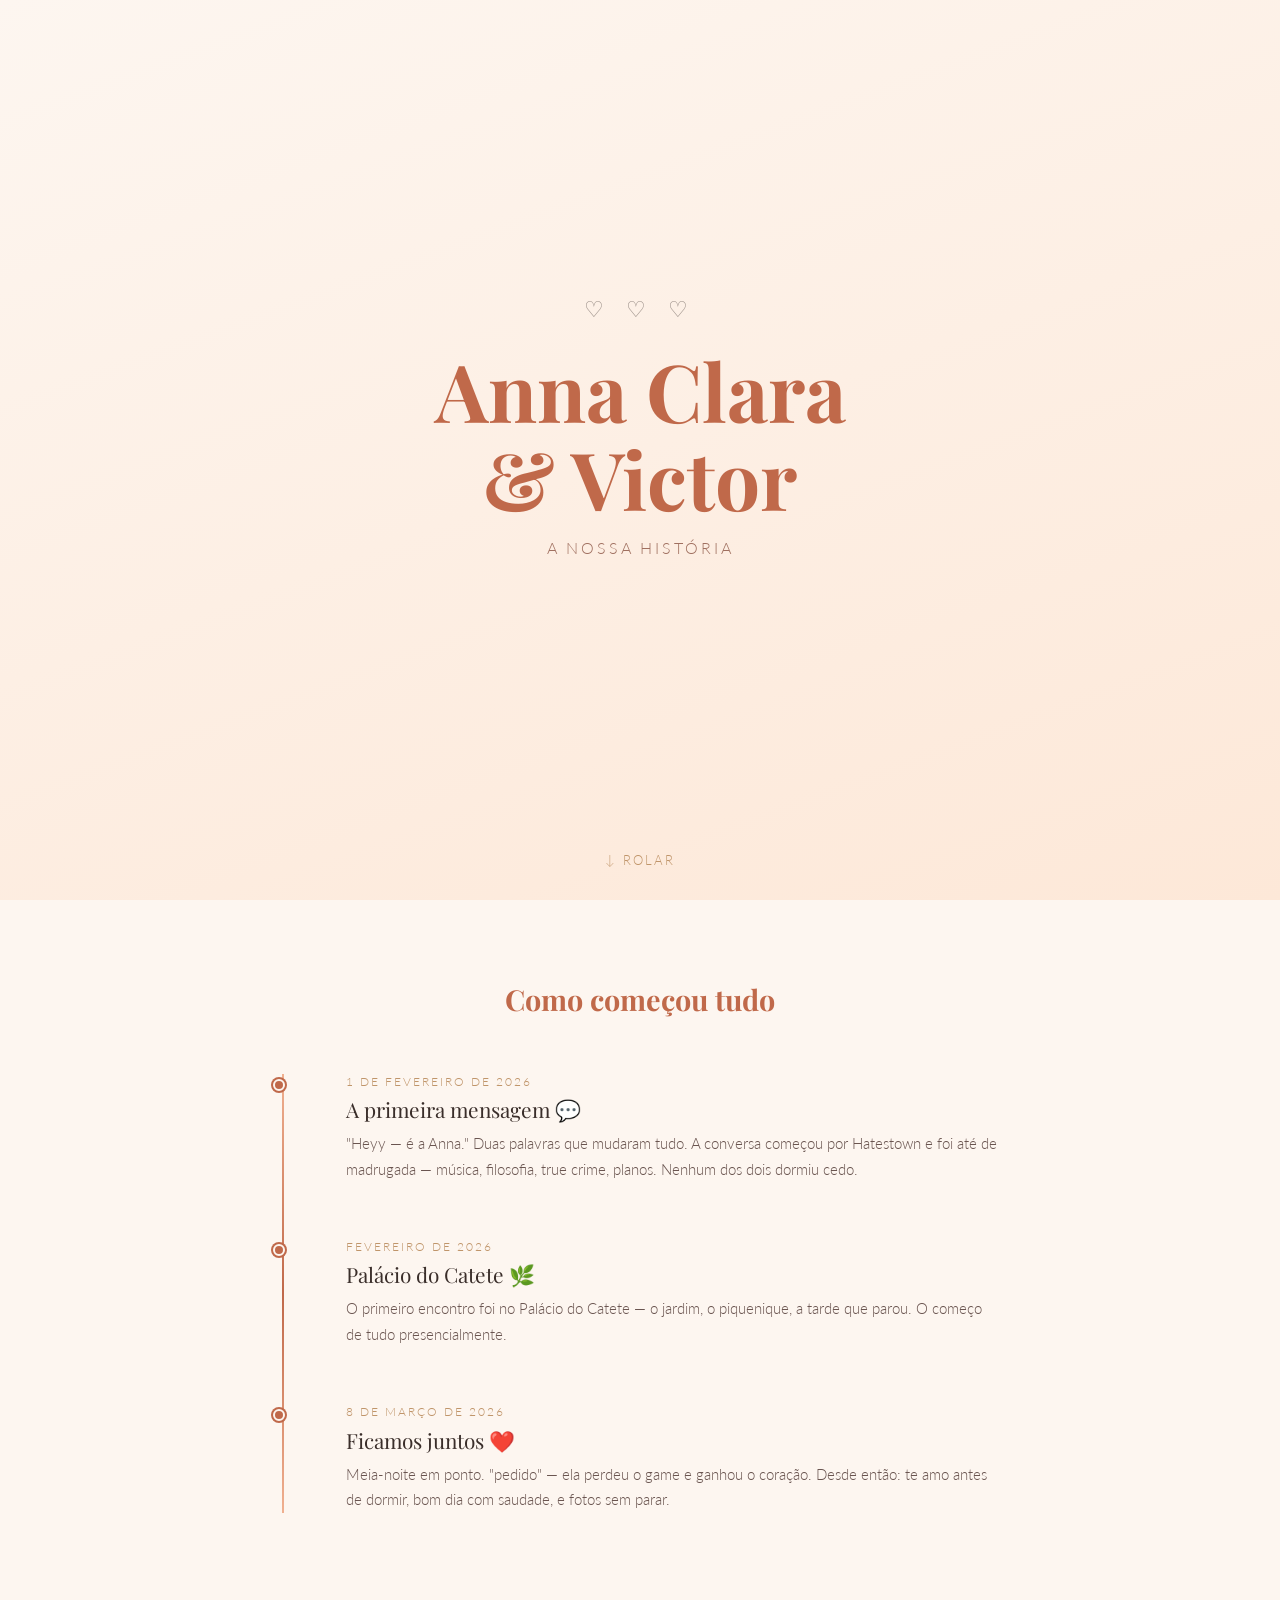
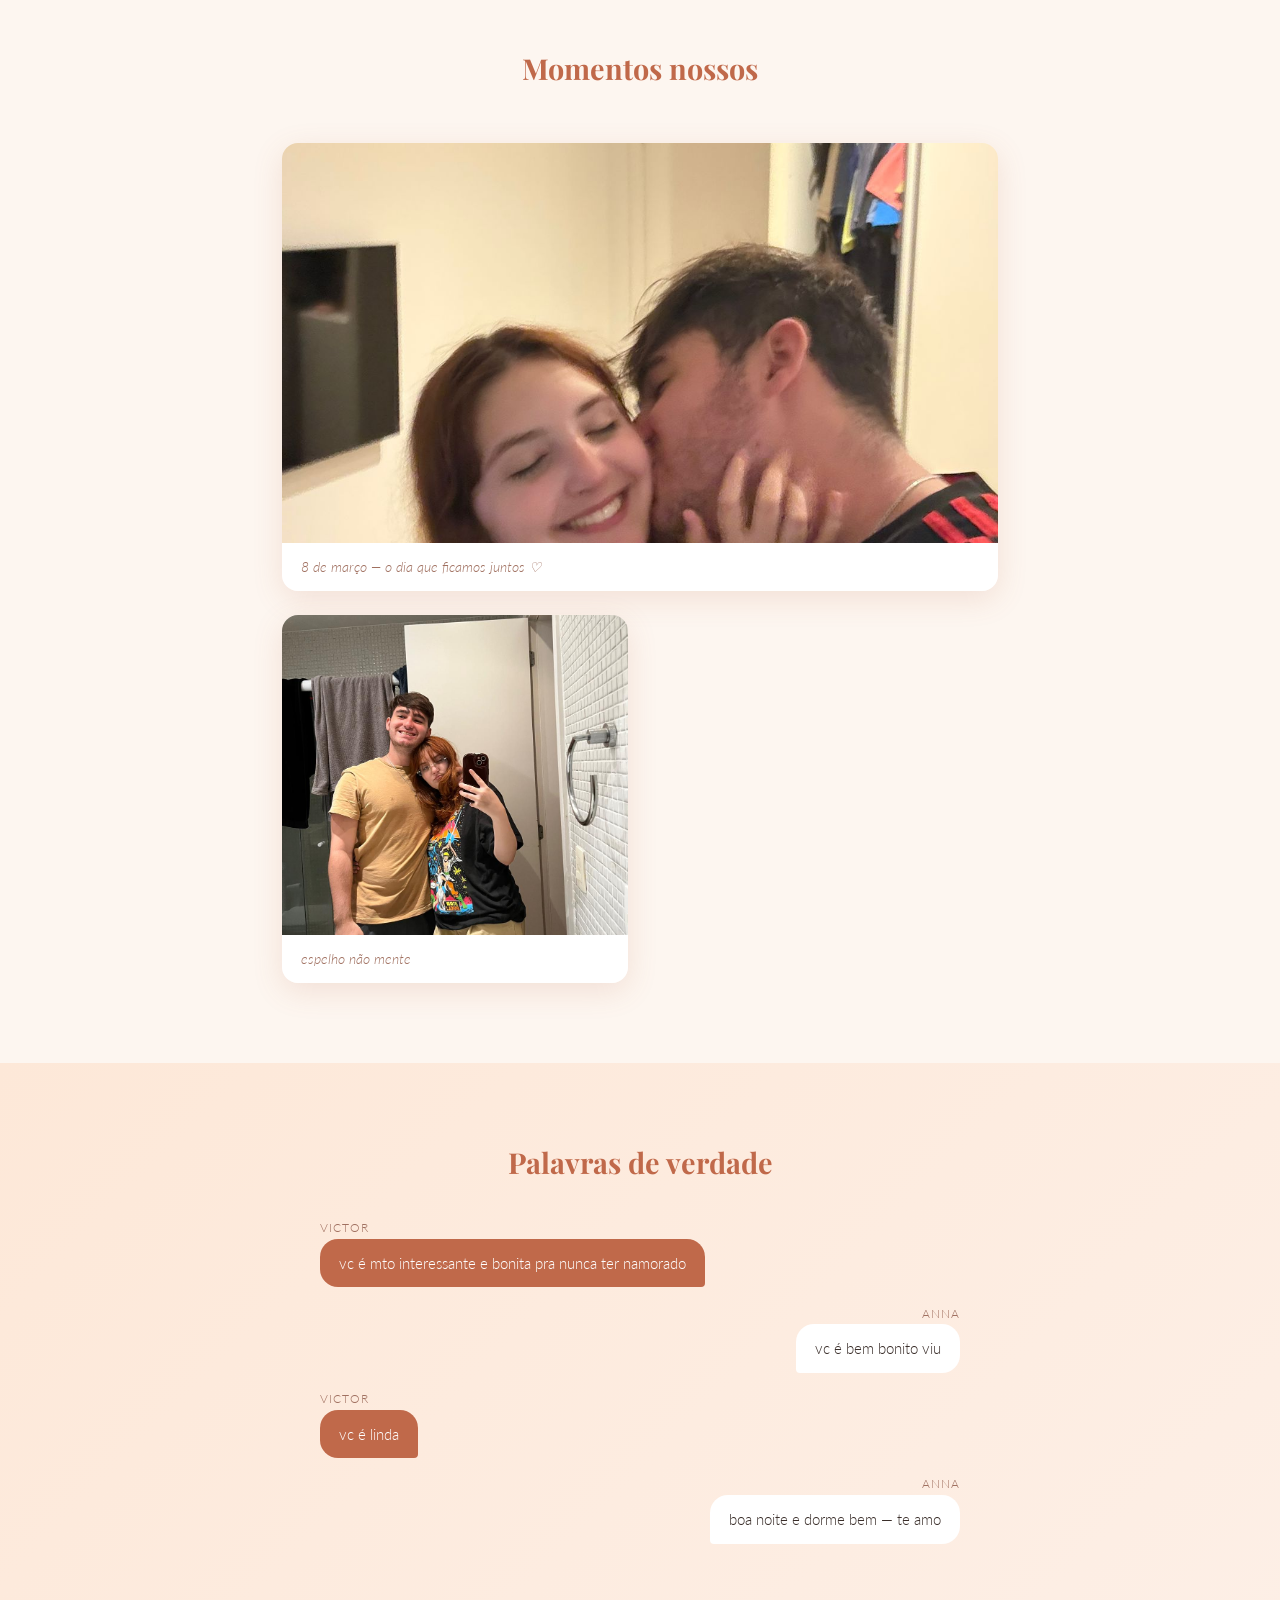
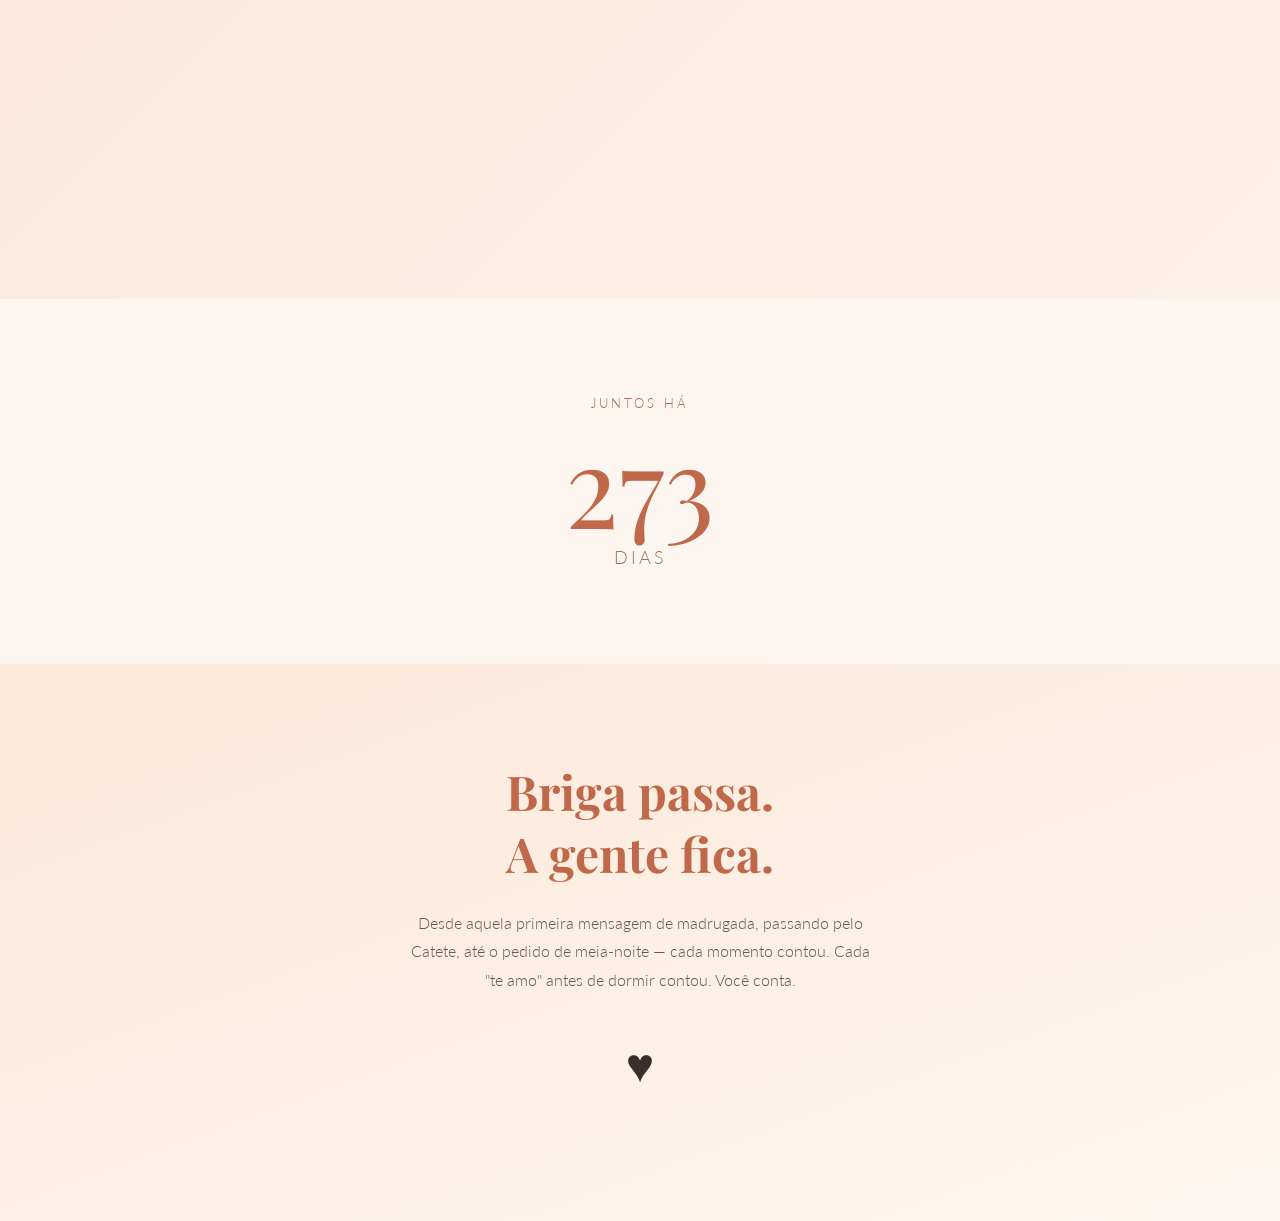
==== anna/index.html @ df847675 "Add Anna Clara love page" ====
<!DOCTYPE html>
<html lang="pt-BR">
<head>
  <meta charset="UTF-8">
  <meta name="viewport" content="width=device-width, initial-scale=1.0">
  <title>Anna Clara & Victor</title>
  <link rel="preconnect" href="https://fonts.googleapis.com">
  <link href="https://fonts.googleapis.com/css2?family=Playfair+Display:ital,wght@0,400;0,600;1,400&family=Lato:wght@300;400&display=swap" rel="stylesheet">
  <style>
    * { margin: 0; padding: 0; box-sizing: border-box; }

    body {
      background: #fdf6f0;
      color: #3a2e2a;
      font-family: 'Lato', sans-serif;
      font-weight: 300;
      overflow-x: hidden;
    }

    /* ── HERO ── */
    .hero {
      min-height: 100vh;
      display: flex;
      flex-direction: column;
      align-items: center;
      justify-content: center;
      text-align: center;
      padding: 2rem;
      position: relative;
      background: linear-gradient(160deg, #fdf6f0 0%, #fde8d8 100%);
    }

    .hero-hearts {
      font-size: 1.4rem;
      letter-spacing: 8px;
      opacity: 0.5;
      margin-bottom: 1.5rem;
      animation: float 3s ease-in-out infinite;
    }

    @keyframes float {
      0%, 100% { transform: translateY(0); }
      50% { transform: translateY(-6px); }
    }

    .hero h1 {
      font-family: 'Playfair Display', serif;
      font-size: clamp(2.8rem, 8vw, 5rem);
      line-height: 1.1;
      color: #c0694a;
      margin-bottom: 1rem;
    }

    .hero .subtitle {
      font-size: 1rem;
      letter-spacing: 3px;
      text-transform: uppercase;
      color: #a07060;
      margin-bottom: 3rem;
    }

    .scroll-hint {
      position: absolute;
      bottom: 2rem;
      font-size: 0.8rem;
      letter-spacing: 2px;
      text-transform: uppercase;
      color: #c0956a;
      animation: bounce 2s infinite;
    }
    @keyframes bounce {
      0%, 100% { transform: translateY(0); opacity: 1; }
      50% { transform: translateY(6px); opacity: 0.5; }
    }

    /* ── TIMELINE ── */
    .section {
      max-width: 780px;
      margin: 0 auto;
      padding: 5rem 2rem;
    }

    .section-title {
      font-family: 'Playfair Display', serif;
      font-size: 1.8rem;
      color: #c0694a;
      text-align: center;
      margin-bottom: 3.5rem;
    }

    .timeline {
      position: relative;
      padding-left: 2rem;
    }

    .timeline::before {
      content: '';
      position: absolute;
      left: 0;
      top: 0;
      bottom: 0;
      width: 2px;
      background: linear-gradient(to bottom, #f0b090, #c0694a, #f0b090);
    }

    .timeline-item {
      position: relative;
      margin-bottom: 3.5rem;
      padding-left: 2rem;
      opacity: 0;
      transform: translateX(-20px);
      transition: opacity 0.6s ease, transform 0.6s ease;
    }

    .timeline-item.visible {
      opacity: 1;
      transform: translateX(0);
    }

    .timeline-dot {
      position: absolute;
      left: -2.55rem;
      top: 0.3rem;
      width: 12px;
      height: 12px;
      border-radius: 50%;
      background: #c0694a;
      border: 2px solid #fdf6f0;
      box-shadow: 0 0 0 2px #c0694a;
    }

    .timeline-date {
      font-size: 0.75rem;
      text-transform: uppercase;
      letter-spacing: 2px;
      color: #c0956a;
      margin-bottom: 0.4rem;
    }

    .timeline-title {
      font-family: 'Playfair Display', serif;
      font-size: 1.3rem;
      color: #3a2e2a;
      margin-bottom: 0.5rem;
    }

    .timeline-desc {
      font-size: 0.95rem;
      line-height: 1.7;
      color: #6a5550;
    }

    /* ── PHOTOS ── */
    .photos-grid {
      display: grid;
      grid-template-columns: 1fr 1fr;
      gap: 1.5rem;
      margin-top: 3rem;
    }

    .photo-card {
      border-radius: 16px;
      overflow: hidden;
      box-shadow: 0 8px 30px rgba(180, 100, 70, 0.15);
      opacity: 0;
      transform: translateY(20px);
      transition: opacity 0.7s ease, transform 0.7s ease;
    }

    .photo-card.visible {
      opacity: 1;
      transform: translateY(0);
    }

    .photo-card img {
      width: 100%;
      height: 320px;
      object-fit: cover;
      display: block;
    }

    .photo-card.wide {
      grid-column: 1 / -1;
    }

    .photo-card.wide img {
      height: 400px;
    }

    .photo-caption {
      padding: 1rem 1.2rem;
      background: white;
      font-size: 0.85rem;
      color: #a07060;
      font-style: italic;
    }

    /* ── MESSAGES ── */
    .messages-section {
      background: linear-gradient(135deg, #fde8d8 0%, #fdf0e8 100%);
      padding: 5rem 2rem;
    }

    .messages-inner {
      max-width: 640px;
      margin: 0 auto;
    }

    .message-bubble {
      margin-bottom: 1.2rem;
      opacity: 0;
      transform: translateY(15px);
      transition: opacity 0.5s ease, transform 0.5s ease;
    }

    .message-bubble.visible {
      opacity: 1;
      transform: translateY(0);
    }

    .bubble {
      display: inline-block;
      padding: 0.8rem 1.2rem;
      border-radius: 18px;
      max-width: 80%;
      font-size: 0.95rem;
      line-height: 1.5;
    }

    .bubble-anna {
      background: white;
      color: #3a2e2a;
      border-bottom-left-radius: 4px;
    }

    .bubble-victor {
      background: #c0694a;
      color: white;
      border-bottom-right-radius: 4px;
    }

    .message-bubble.right {
      text-align: right;
    }

    .msg-name {
      font-size: 0.72rem;
      letter-spacing: 1px;
      text-transform: uppercase;
      color: #a07060;
      margin-bottom: 0.3rem;
    }

    /* ── COUNTER ── */
    .counter-section {
      text-align: center;
      padding: 6rem 2rem;
      background: #fdf6f0;
    }

    .counter-label {
      font-size: 0.8rem;
      letter-spacing: 3px;
      text-transform: uppercase;
      color: #a07060;
      margin-bottom: 1rem;
    }

    .counter-number {
      font-family: 'Playfair Display', serif;
      font-size: clamp(3.5rem, 12vw, 7rem);
      color: #c0694a;
      line-height: 1;
    }

    .counter-unit {
      font-size: 1.1rem;
      letter-spacing: 3px;
      text-transform: uppercase;
      color: #a07060;
      margin-top: 0.5rem;
    }

    /* ── FINAL ── */
    .final {
      text-align: center;
      padding: 6rem 2rem 8rem;
      background: linear-gradient(160deg, #fde8d8 0%, #fdf6f0 100%);
    }

    .final h2 {
      font-family: 'Playfair Display', serif;
      font-size: clamp(1.8rem, 6vw, 3rem);
      color: #c0694a;
      margin-bottom: 1.5rem;
      line-height: 1.3;
    }

    .final p {
      font-size: 1rem;
      color: #6a5550;
      max-width: 480px;
      margin: 0 auto;
      line-height: 1.8;
    }

    .heart-big {
      font-size: 3rem;
      margin-top: 2.5rem;
      animation: pulse 1.5s ease-in-out infinite;
    }

    @keyframes pulse {
      0%, 100% { transform: scale(1); }
      50% { transform: scale(1.15); }
    }

    @media (max-width: 480px) {
      .photos-grid { grid-template-columns: 1fr; }
      .photo-card.wide { grid-column: 1; }
    }
  </style>
</head>
<body>

  <!-- HERO -->
  <section class="hero">
    <div class="hero-hearts">♡ ♡ ♡</div>
    <h1>Anna Clara<br>&amp; Victor</h1>
    <p class="subtitle">A nossa história</p>
    <div class="scroll-hint">↓ rolar</div>
  </section>

  <!-- TIMELINE -->
  <section class="section">
    <h2 class="section-title">Como começou tudo</h2>
    <div class="timeline">

      <div class="timeline-item">
        <div class="timeline-dot"></div>
        <div class="timeline-date">1 de fevereiro de 2026</div>
        <div class="timeline-title">A primeira mensagem 💬</div>
        <div class="timeline-desc">
          "Heyy — é a Anna." Duas palavras que mudaram tudo. 
          A conversa começou por Hatestown e foi até de madrugada — música, 
          filosofia, true crime, planos. Nenhum dos dois dormiu cedo.
        </div>
      </div>

      <div class="timeline-item">
        <div class="timeline-dot"></div>
        <div class="timeline-date">Fevereiro de 2026</div>
        <div class="timeline-title">Palácio do Catete 🌿</div>
        <div class="timeline-desc">
          O primeiro encontro foi no Palácio do Catete — o jardim, 
          o piquenique, a tarde que parou. O começo de tudo presencialmente.
        </div>
      </div>

      <div class="timeline-item">
        <div class="timeline-dot"></div>
        <div class="timeline-date">8 de março de 2026</div>
        <div class="timeline-title">Ficamos juntos ❤️</div>
        <div class="timeline-desc">
          Meia-noite em ponto. "pedido" — ela perdeu o game e ganhou o coração. 
          Desde então: te amo antes de dormir, bom dia com saudade, 
          e fotos sem parar.
        </div>
      </div>

    </div>
  </section>

  <!-- PHOTOS -->
  <section class="section" style="padding-top: 0;">
    <h2 class="section-title">Momentos nossos</h2>
    <div class="photos-grid">
      <div class="photo-card wide">
        <img src="foto2.jpg" alt="Anna e Victor">
        <div class="photo-caption">8 de março — o dia que ficamos juntos ♡</div>
      </div>
      <div class="photo-card">
        <img src="foto1.jpg" alt="Anna e Victor">
        <div class="photo-caption">espelho não mente</div>
      </div>
    </div>
  </section>

  <!-- MESSAGES -->
  <section class="messages-section">
    <div class="messages-inner">
      <h2 class="section-title" style="margin-bottom: 2.5rem;">Palavras de verdade</h2>

      <div class="message-bubble">
        <div class="msg-name">victor</div>
        <div class="bubble bubble-victor">vc é mto interessante e bonita pra nunca ter namorado</div>
      </div>

      <div class="message-bubble right">
        <div class="msg-name">anna</div>
        <div class="bubble bubble-anna">vc é bem bonito viu</div>
      </div>

      <div class="message-bubble">
        <div class="msg-name">victor</div>
        <div class="bubble bubble-victor">vc é linda</div>
      </div>

      <div class="message-bubble right">
        <div class="msg-name">anna</div>
        <div class="bubble bubble-anna">boa noite e dorme bem — te amo</div>
      </div>

      <div class="message-bubble">
        <div class="msg-name">victor</div>
        <div class="bubble bubble-victor">boa noite amor — te amo</div>
      </div>

      <div class="message-bubble right">
        <div class="msg-name">anna</div>
        <div class="bubble bubble-anna">tô fofa? 🫶</div>
      </div>

      <div class="message-bubble">
        <div class="msg-name">victor</div>
        <div class="bubble bubble-victor">demais</div>
      </div>

    </div>
  </section>

  <!-- COUNTER -->
  <section class="counter-section">
    <div class="counter-label">juntos há</div>
    <div class="counter-number" id="dias">0</div>
    <div class="counter-unit">dias</div>
  </section>

  <!-- FINAL -->
  <section class="final">
    <h2>Briga passa.<br>A gente fica.</h2>
    <p>
      Desde aquela primeira mensagem de madrugada, passando pelo Catete, 
      até o pedido de meia-noite — cada momento contou. 
      Cada "te amo" antes de dormir contou. 
      Você conta.
    </p>
    <div class="heart-big">♥</div>
  </section>

  <script>
    // Scroll animations
    const observer = new IntersectionObserver((entries) => {
      entries.forEach((entry, i) => {
        if (entry.isIntersecting) {
          setTimeout(() => entry.target.classList.add('visible'), i * 100);
        }
      });
    }, { threshold: 0.15 });

    document.querySelectorAll('.timeline-item, .photo-card, .message-bubble').forEach(el => {
      observer.observe(el);
    });

    // Days counter — since March 8, 2026
    function updateDays() {
      const start = new Date('2026-03-08T00:00:00-03:00');
      const now = new Date();
      const diff = Math.floor((now - start) / (1000 * 60 * 60 * 24));
      document.getElementById('dias').textContent = diff;
    }
    updateDays();
  </script>

</body>
</html>
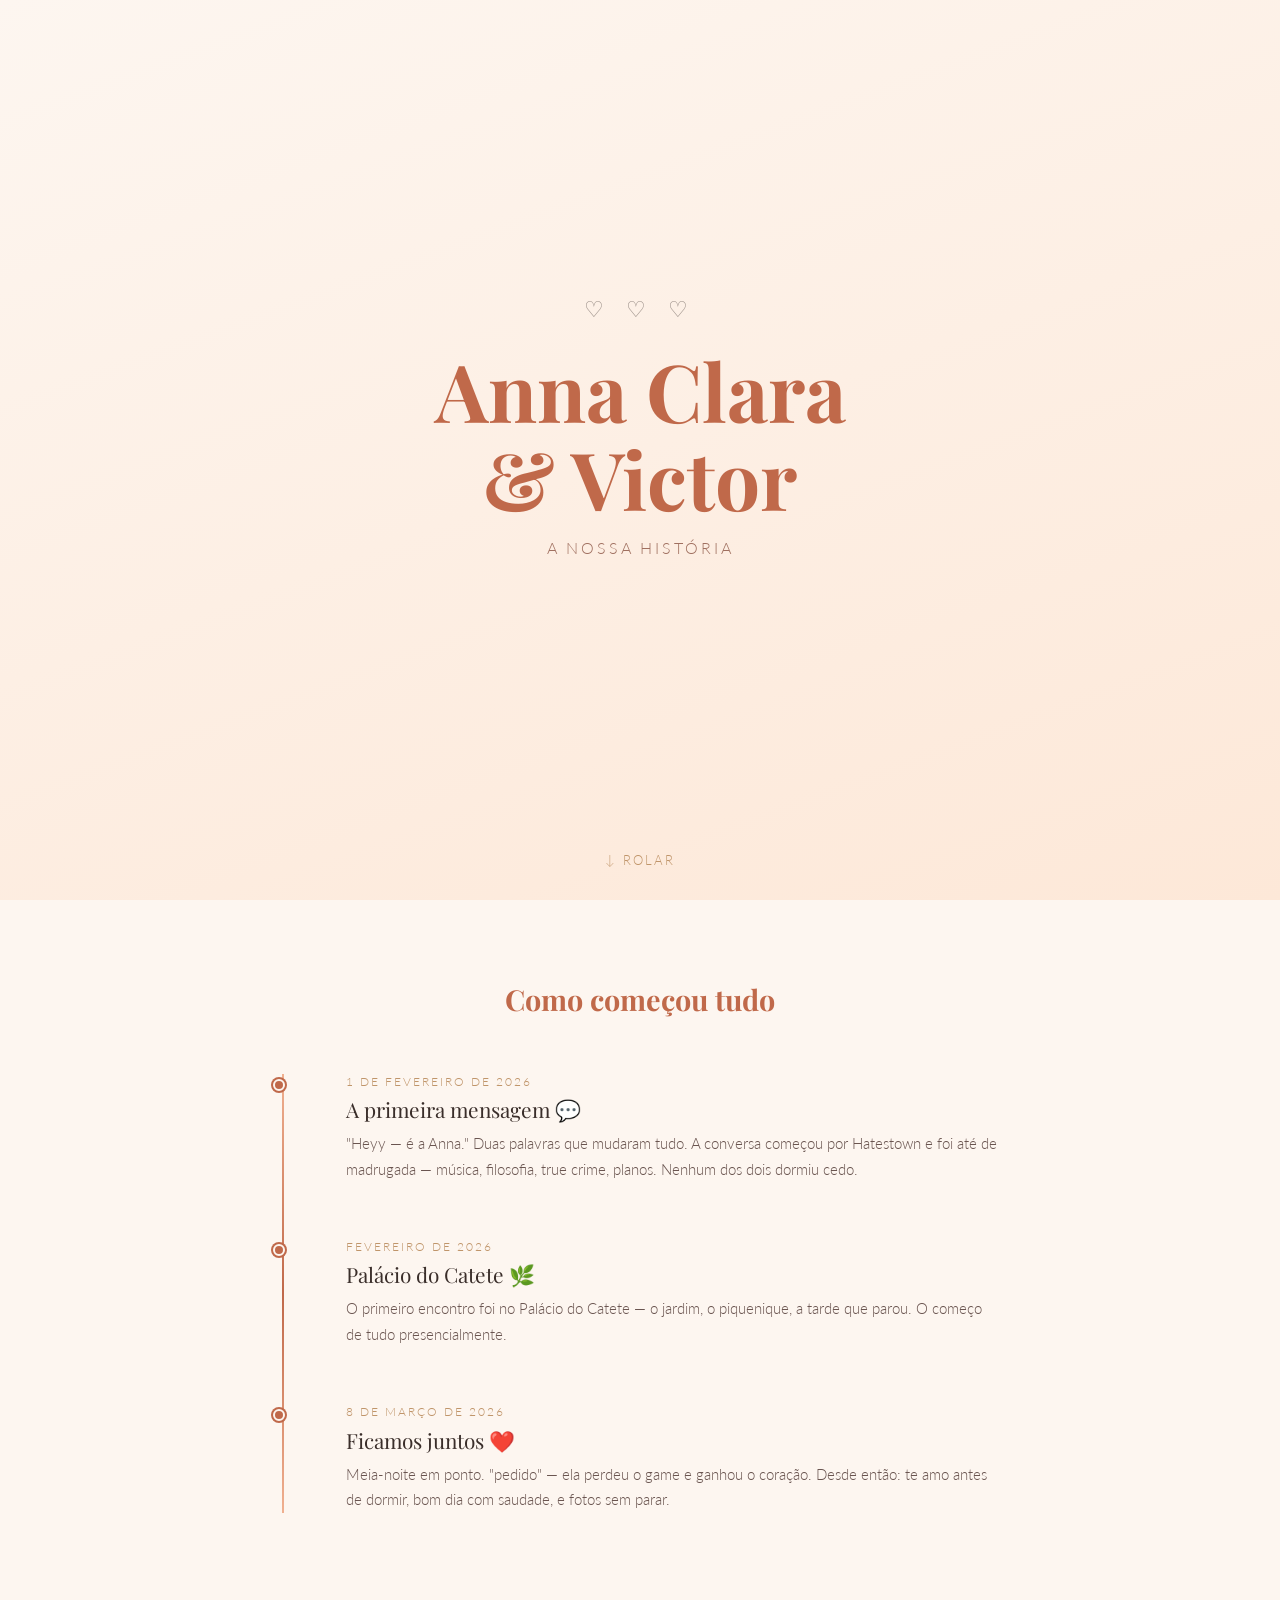
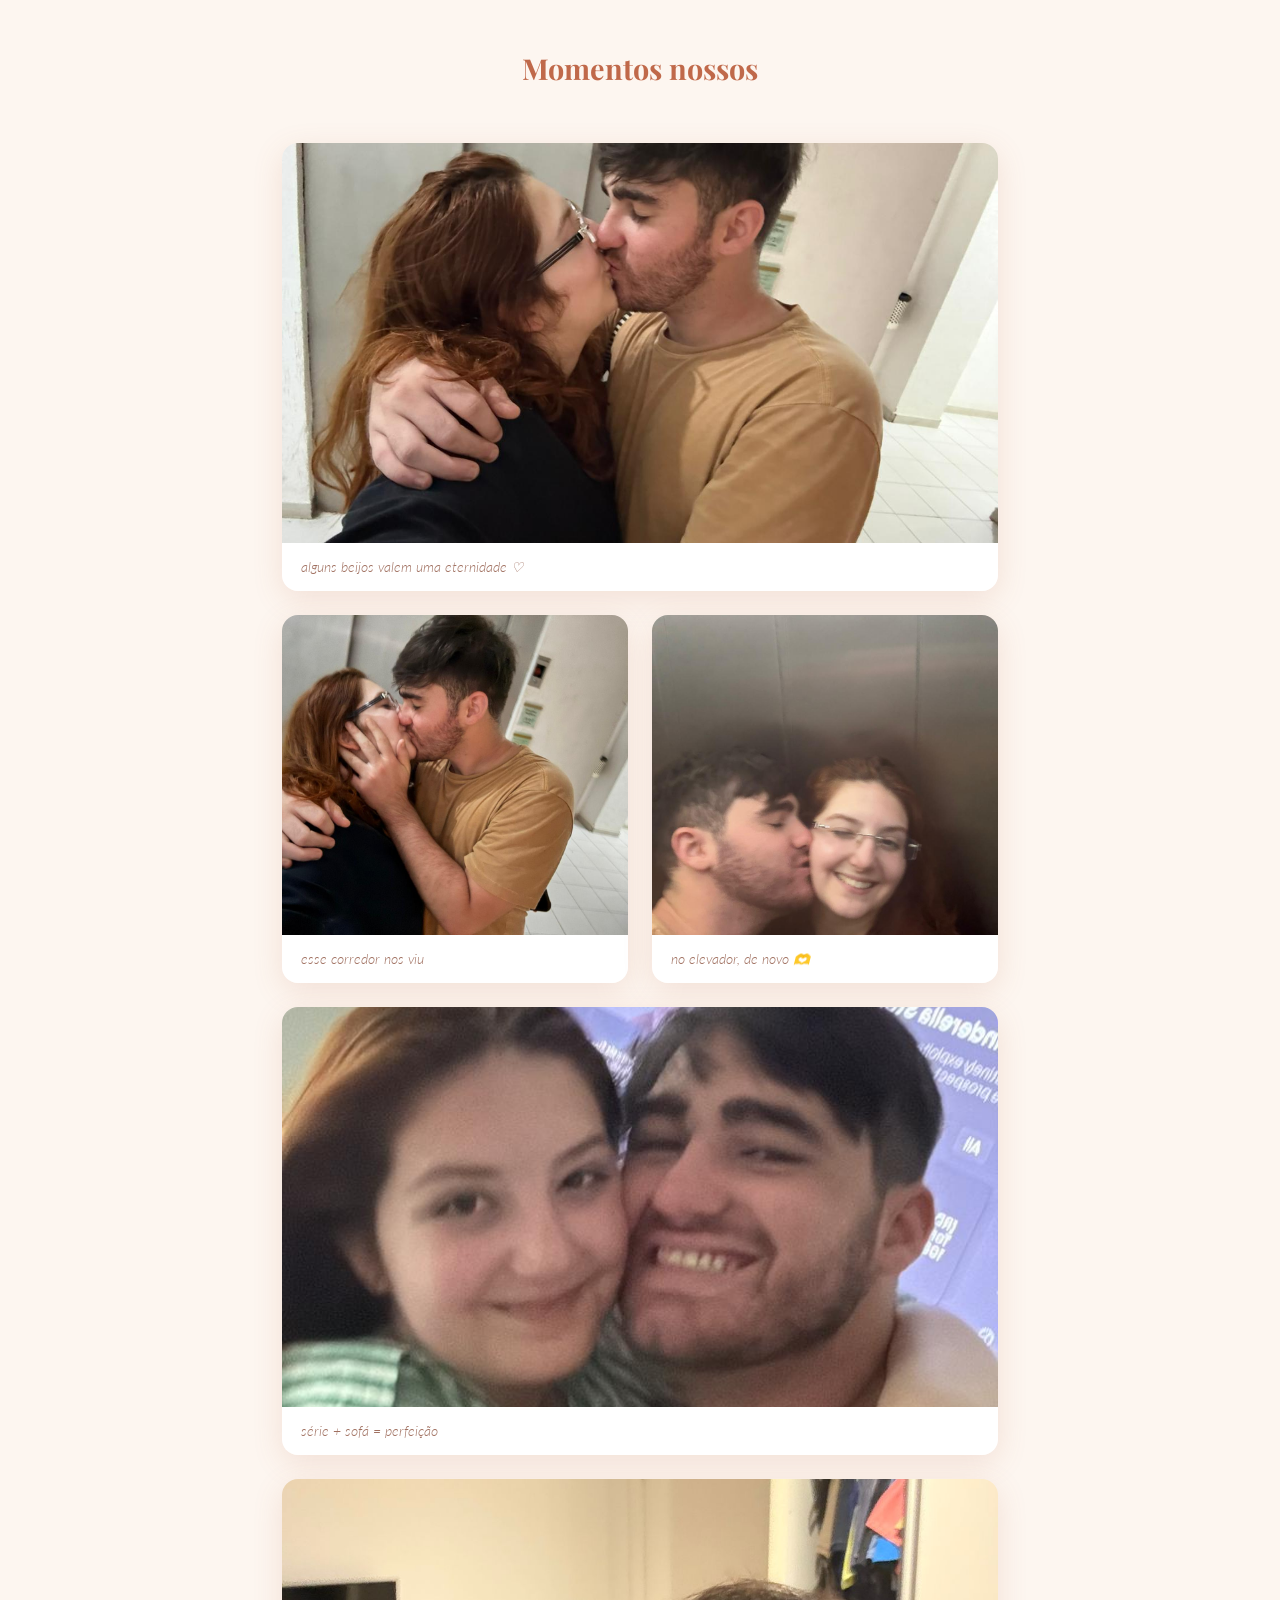
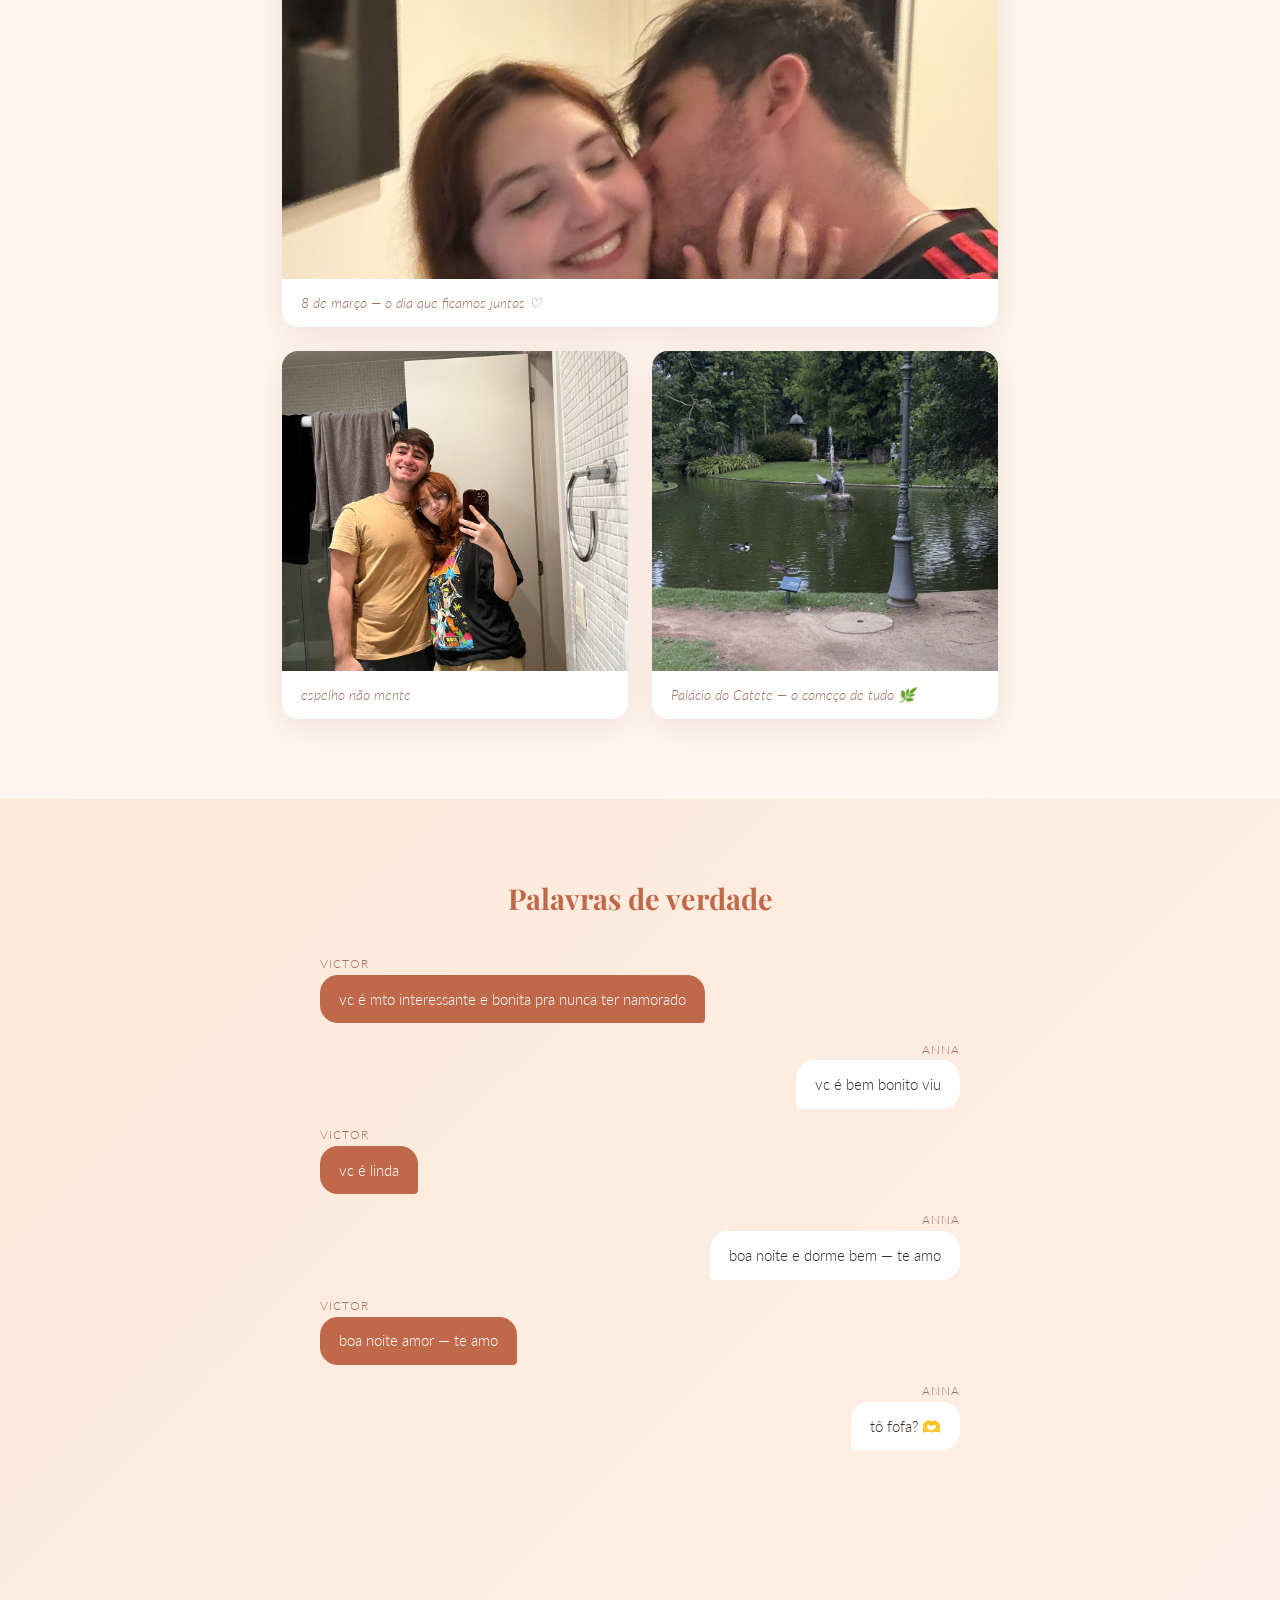
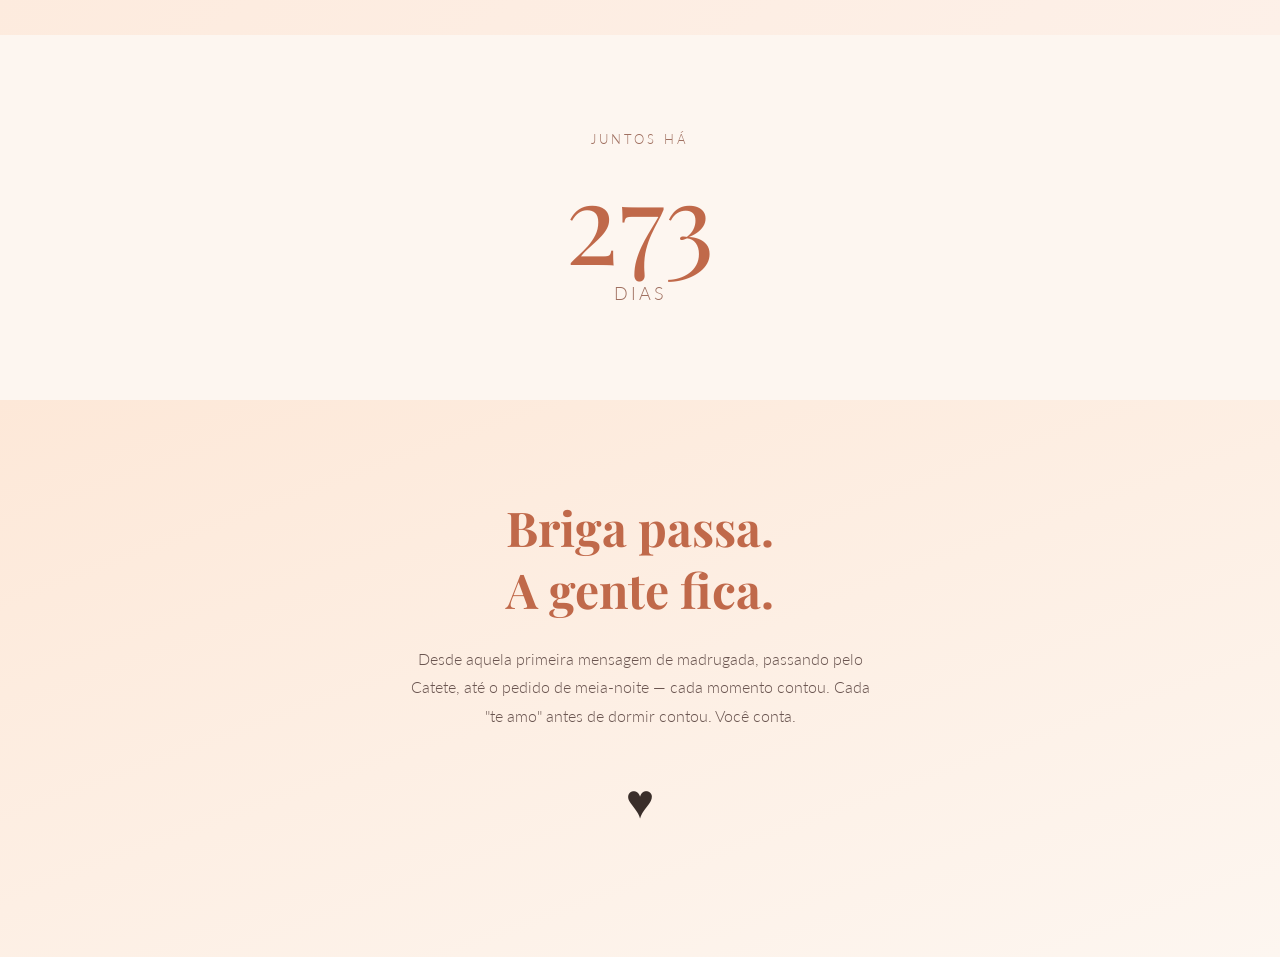
==== commit 36d1cbf6: "Add more couple photos to Anna site" ====
--- a/anna/index.html
+++ b/anna/index.html
@@ -376,12 +376,32 @@
     <h2 class="section-title">Momentos nossos</h2>
     <div class="photos-grid">
       <div class="photo-card wide">
+        <img src="foto6.jpg" alt="Anna e Victor">
+        <div class="photo-caption">alguns beijos valem uma eternidade ♡</div>
+      </div>
+      <div class="photo-card">
+        <img src="foto3.jpg" alt="Anna e Victor">
+        <div class="photo-caption">esse corredor nos viu</div>
+      </div>
+      <div class="photo-card">
+        <img src="foto4.jpg" alt="Anna e Victor">
+        <div class="photo-caption">no elevador, de novo 🫶</div>
+      </div>
+      <div class="photo-card wide">
+        <img src="foto5.jpg" alt="Anna e Victor">
+        <div class="photo-caption">série + sofá = perfeição</div>
+      </div>
+      <div class="photo-card wide">
         <img src="foto2.jpg" alt="Anna e Victor">
         <div class="photo-caption">8 de março — o dia que ficamos juntos ♡</div>
       </div>
       <div class="photo-card">
         <img src="foto1.jpg" alt="Anna e Victor">
         <div class="photo-caption">espelho não mente</div>
+      </div>
+      <div class="photo-card">
+        <img src="lugar.jpg" alt="Catete">
+        <div class="photo-caption">Palácio do Catete — o começo de tudo 🌿</div>
       </div>
     </div>
   </section>
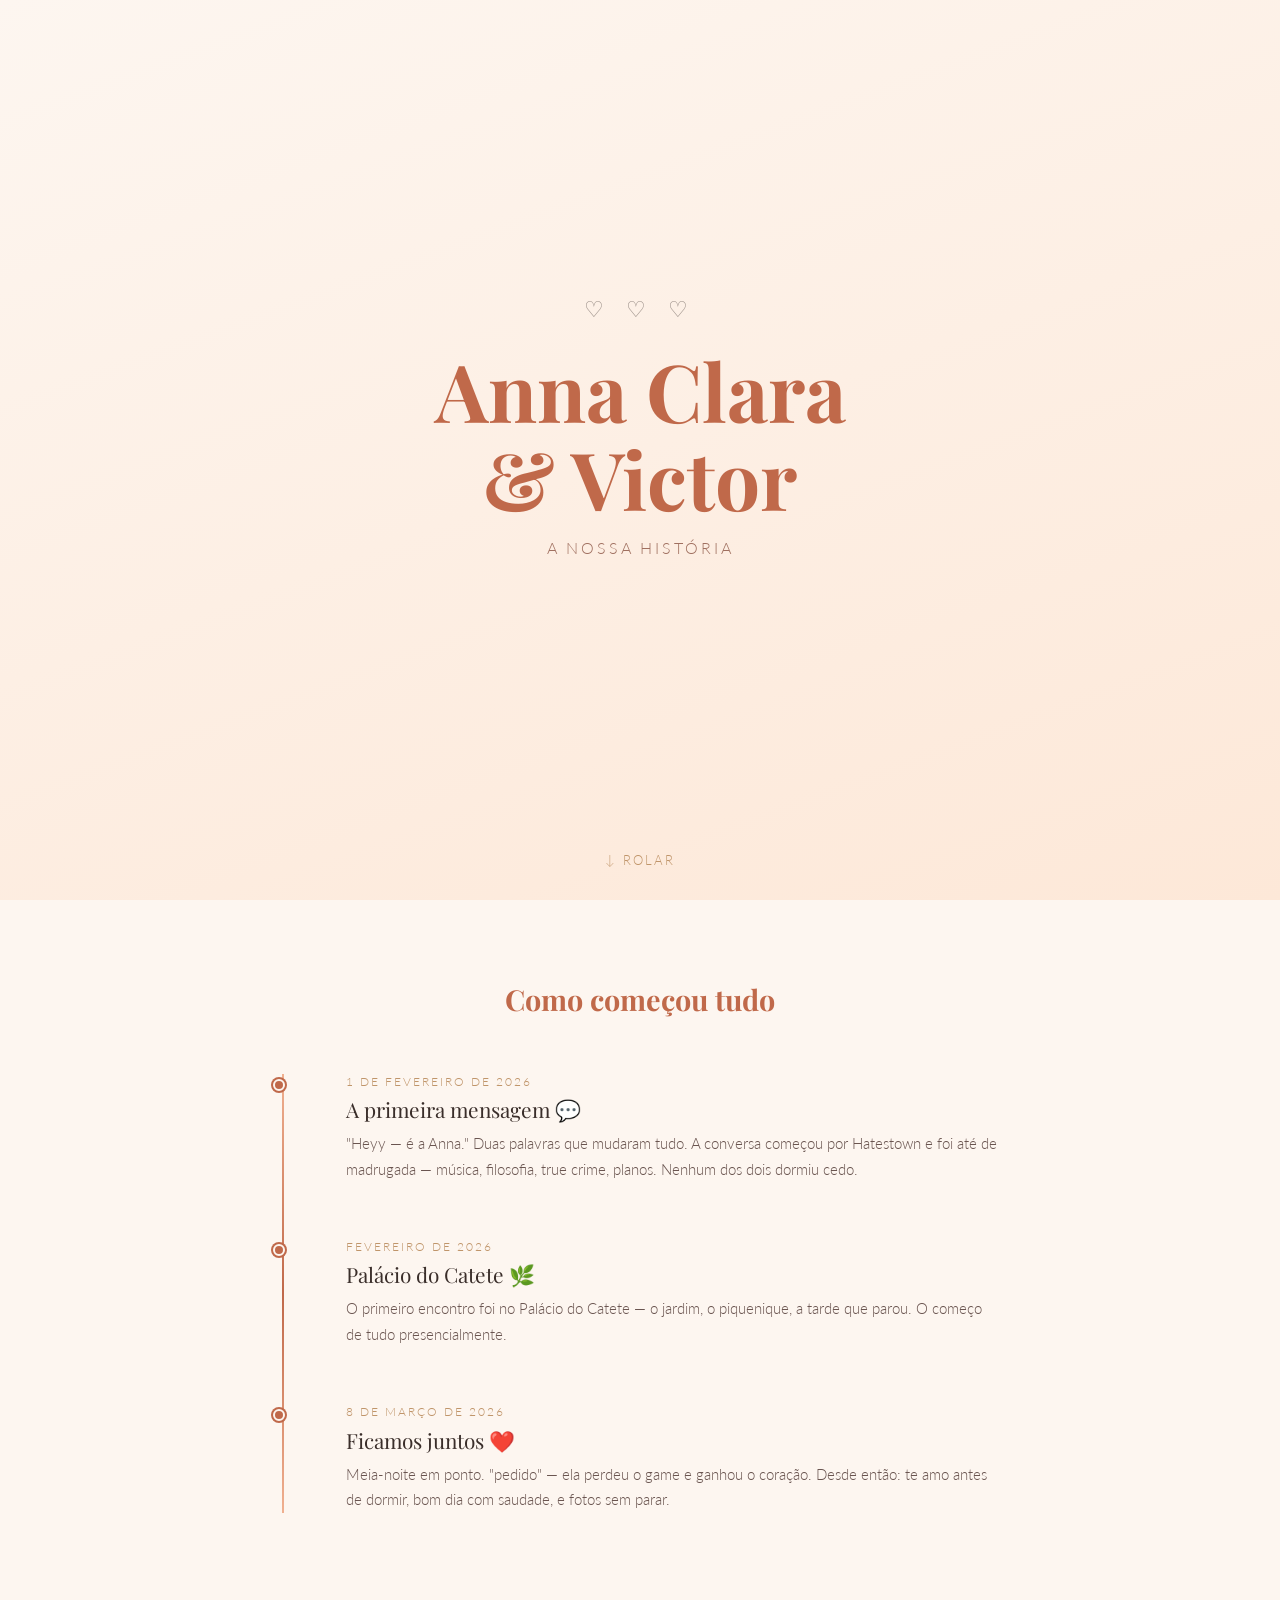
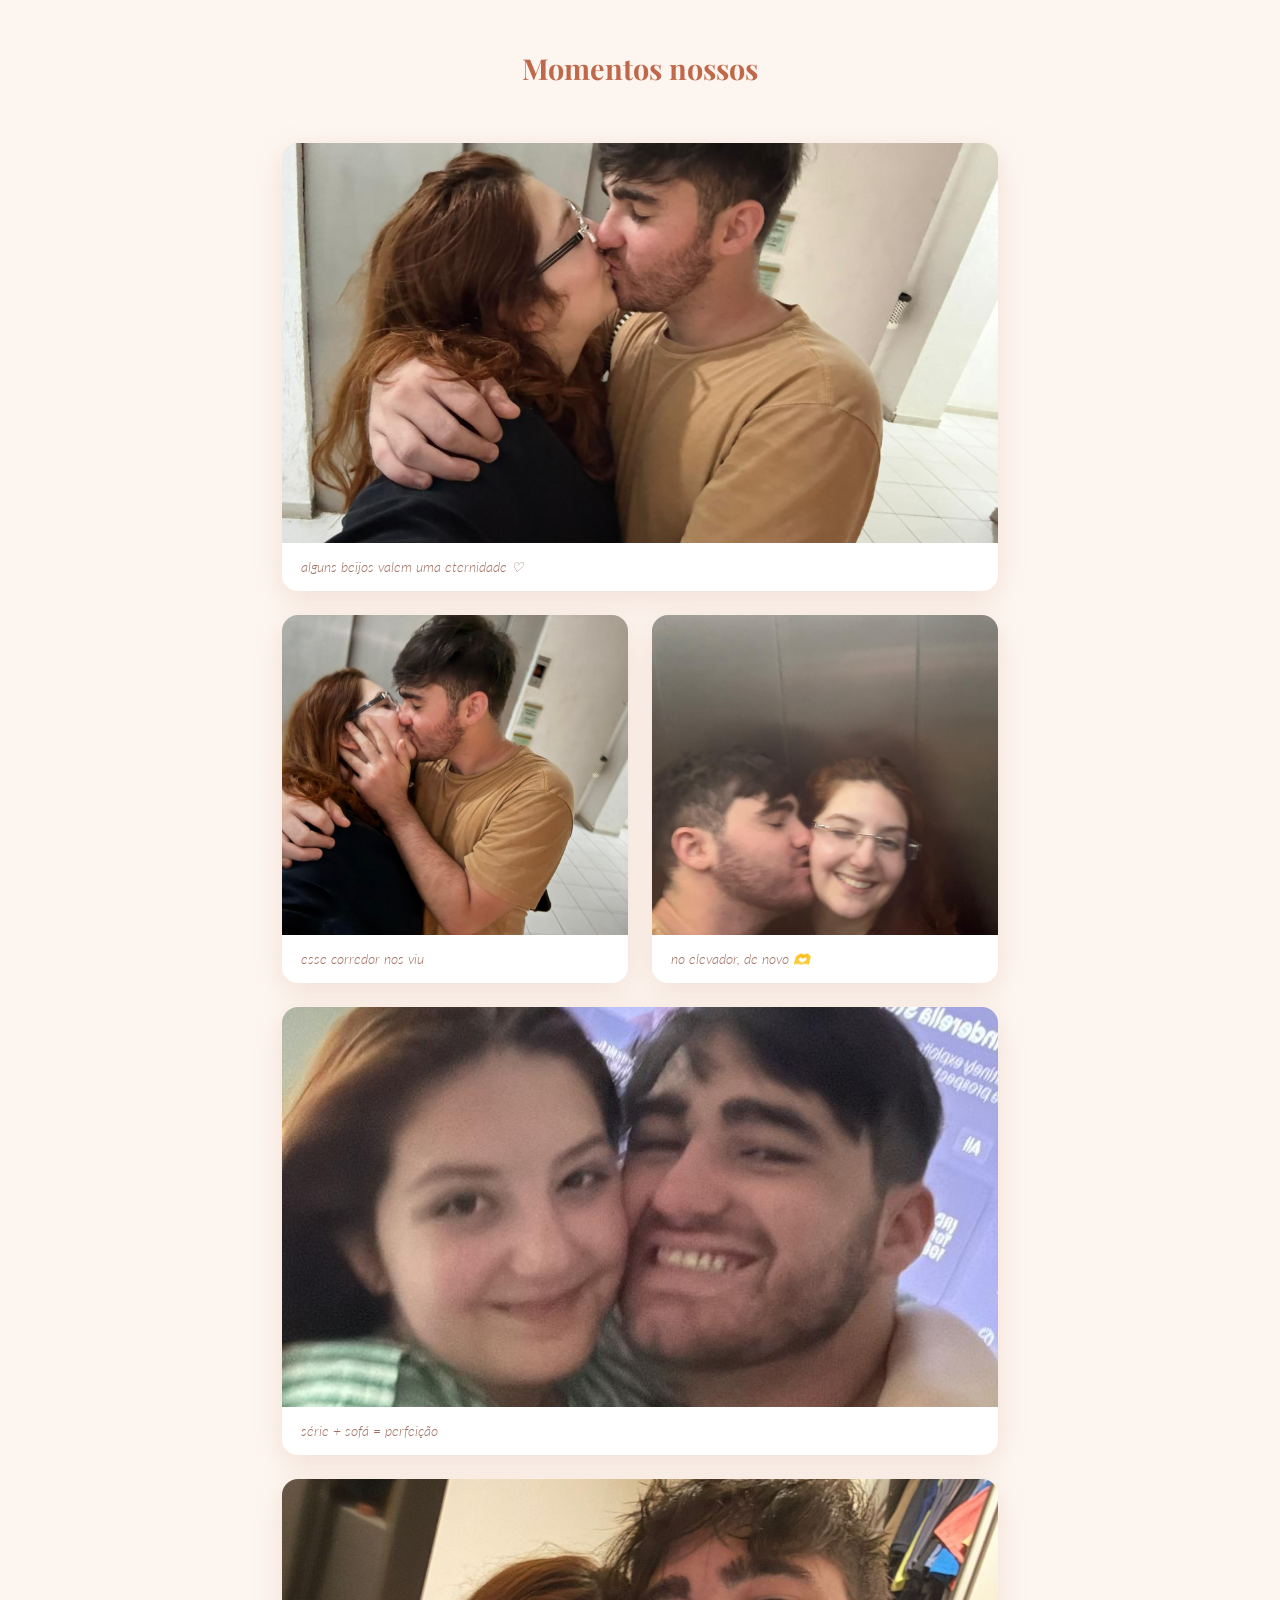
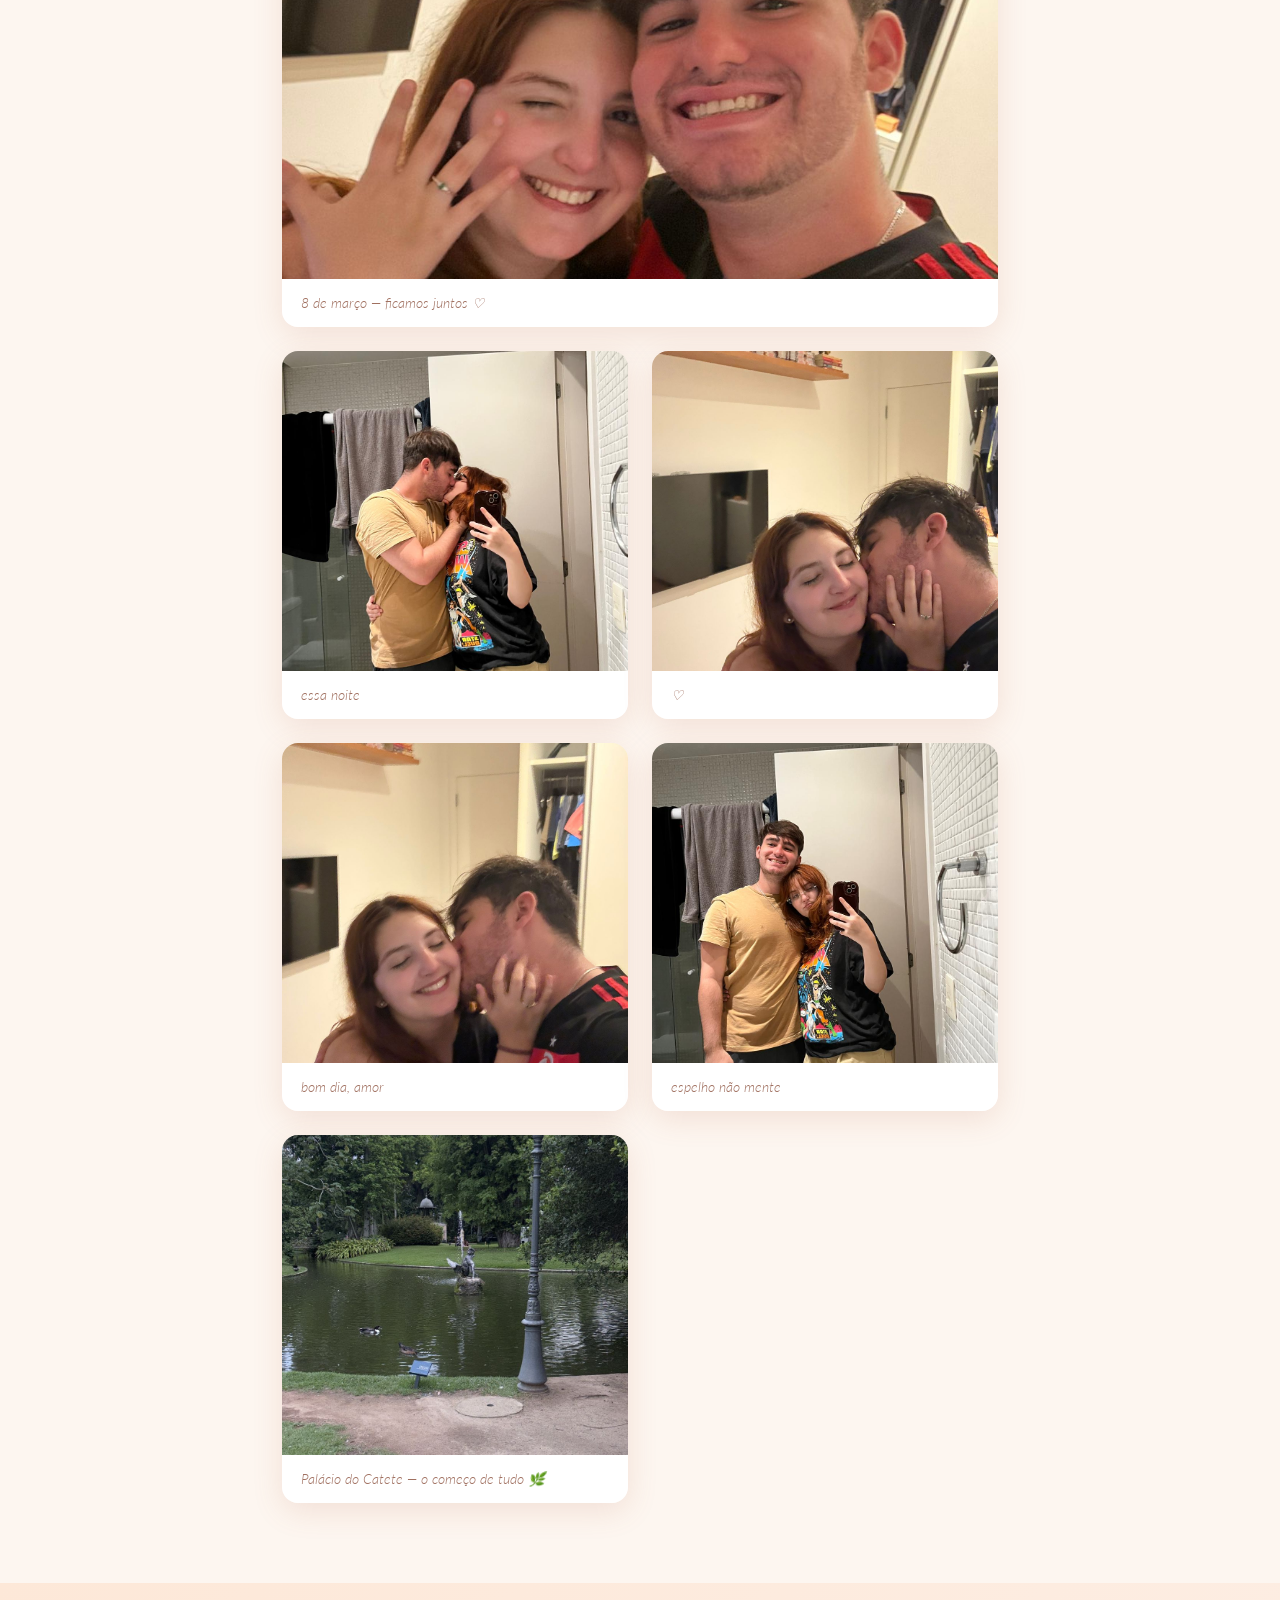
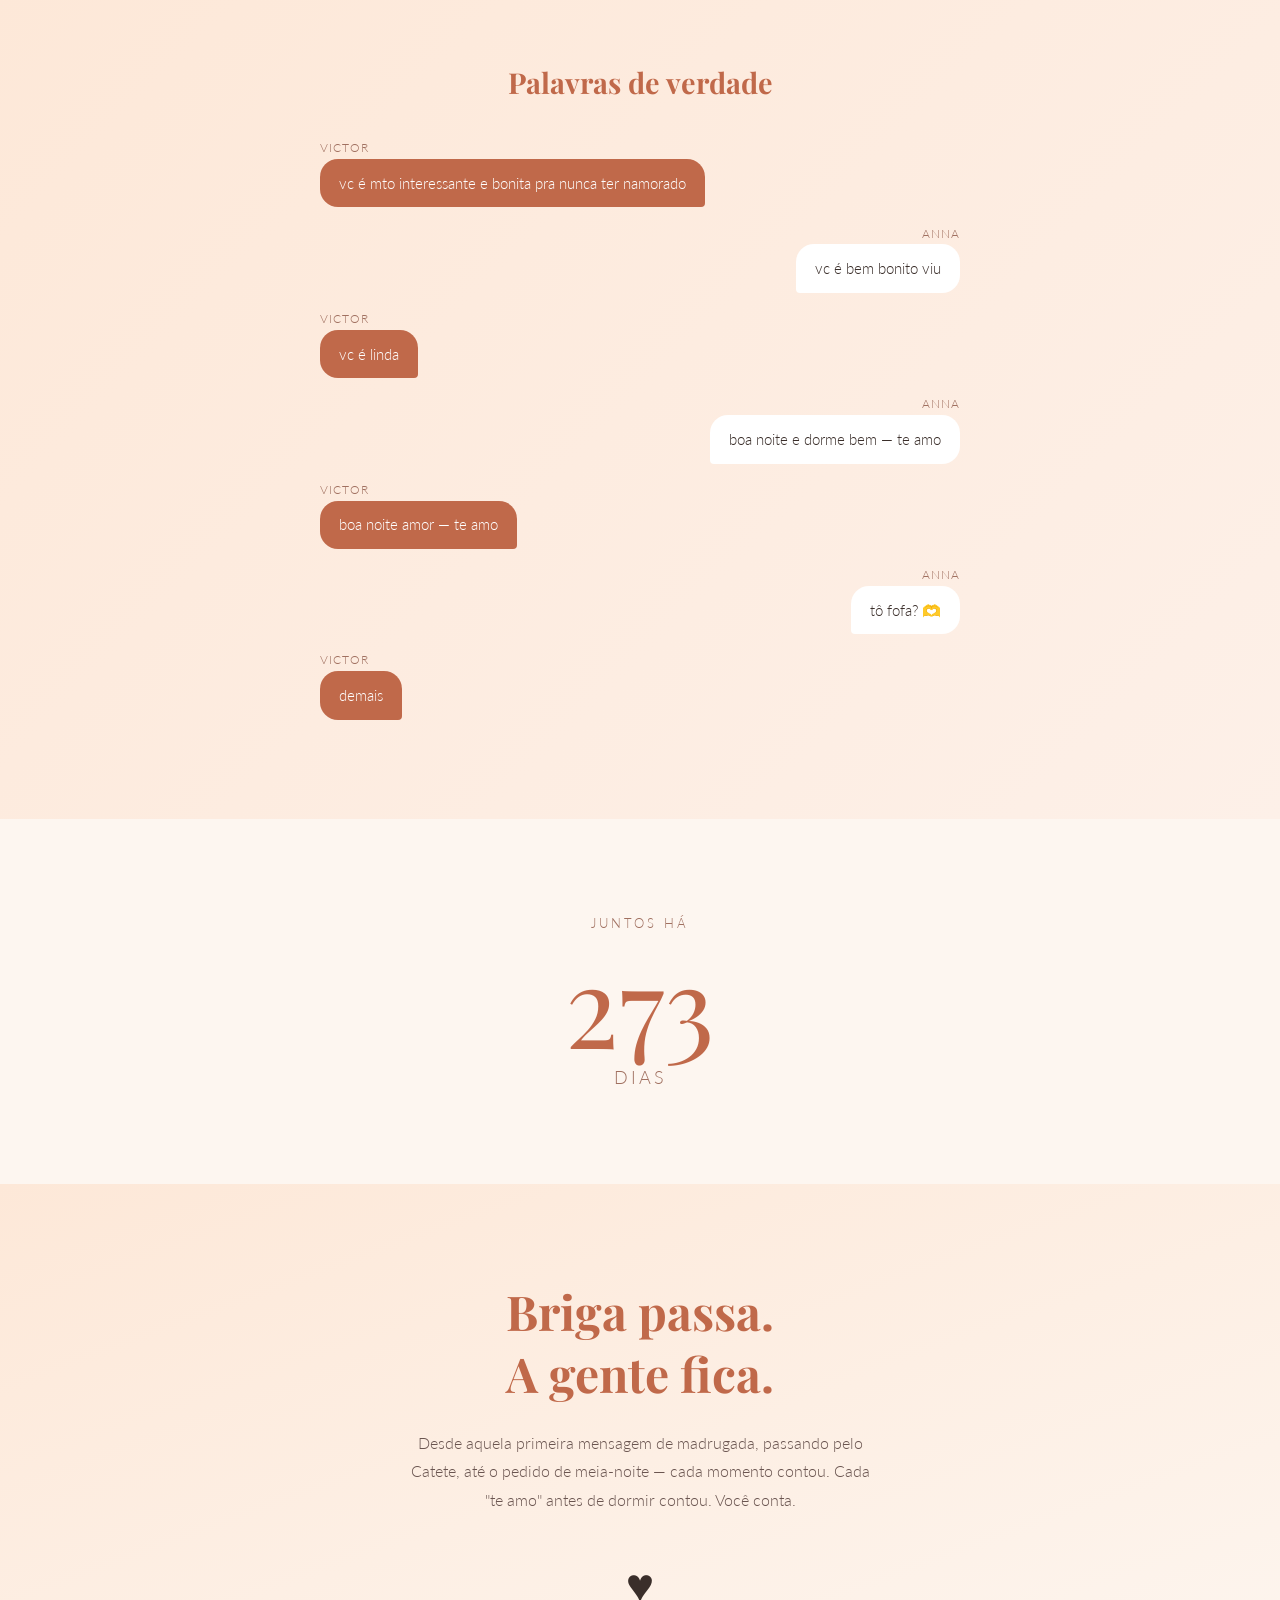
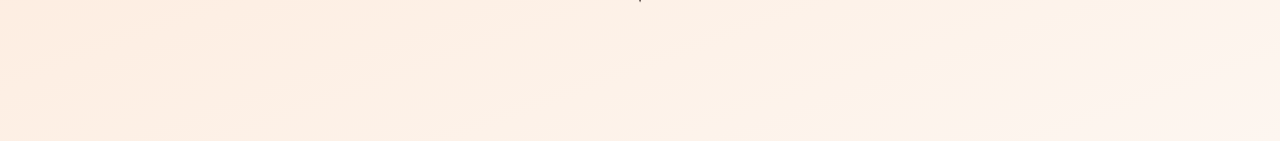
==== commit fb167744: "Add March 8 photos to Anna site" ====
--- a/anna/index.html
+++ b/anna/index.html
@@ -392,8 +392,20 @@
         <div class="photo-caption">série + sofá = perfeição</div>
       </div>
       <div class="photo-card wide">
+        <img src="pedido1.jpg" alt="Anna e Victor">
+        <div class="photo-caption">8 de março — ficamos juntos ♡</div>
+      </div>
+      <div class="photo-card">
+        <img src="pedido3.jpg" alt="Anna e Victor">
+        <div class="photo-caption">essa noite</div>
+      </div>
+      <div class="photo-card">
+        <img src="pedido2.jpg" alt="Anna e Victor">
+        <div class="photo-caption">♡</div>
+      </div>
+      <div class="photo-card">
         <img src="foto2.jpg" alt="Anna e Victor">
-        <div class="photo-caption">8 de março — o dia que ficamos juntos ♡</div>
+        <div class="photo-caption">bom dia, amor</div>
       </div>
       <div class="photo-card">
         <img src="foto1.jpg" alt="Anna e Victor">
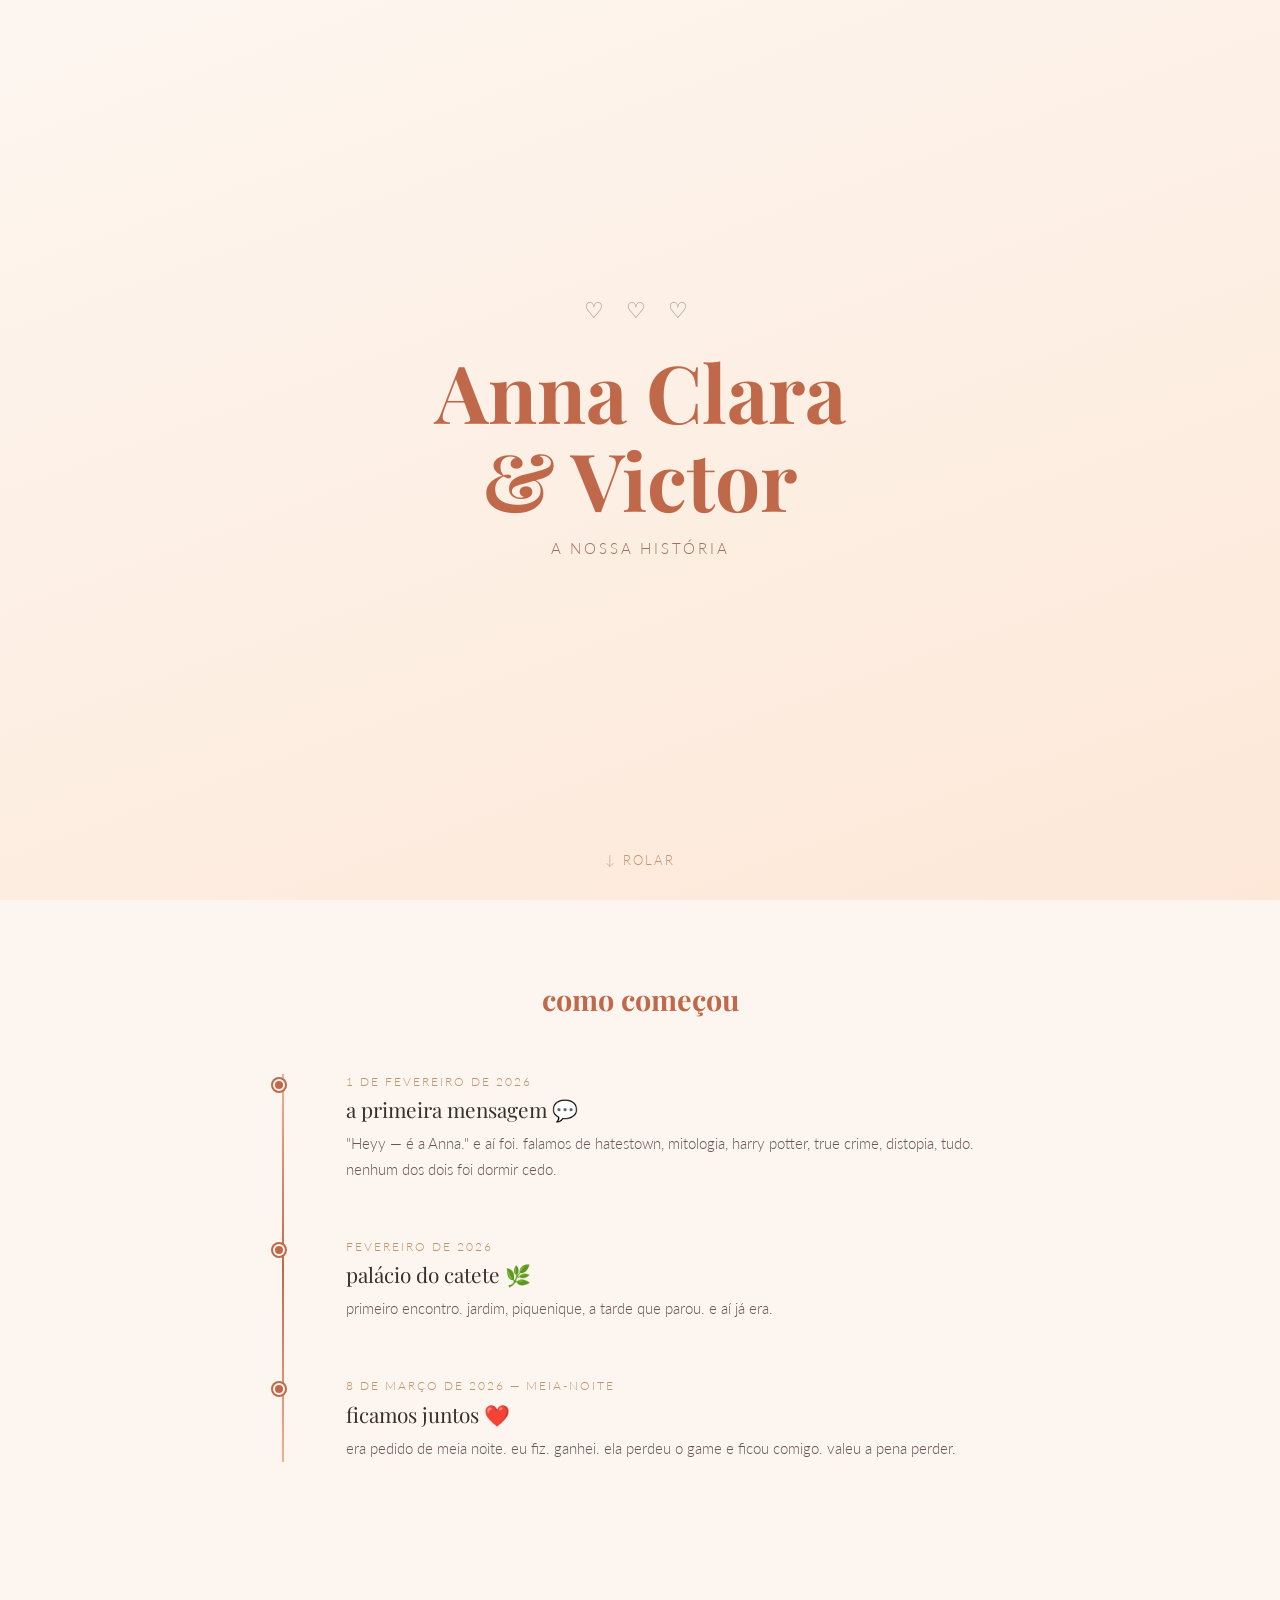
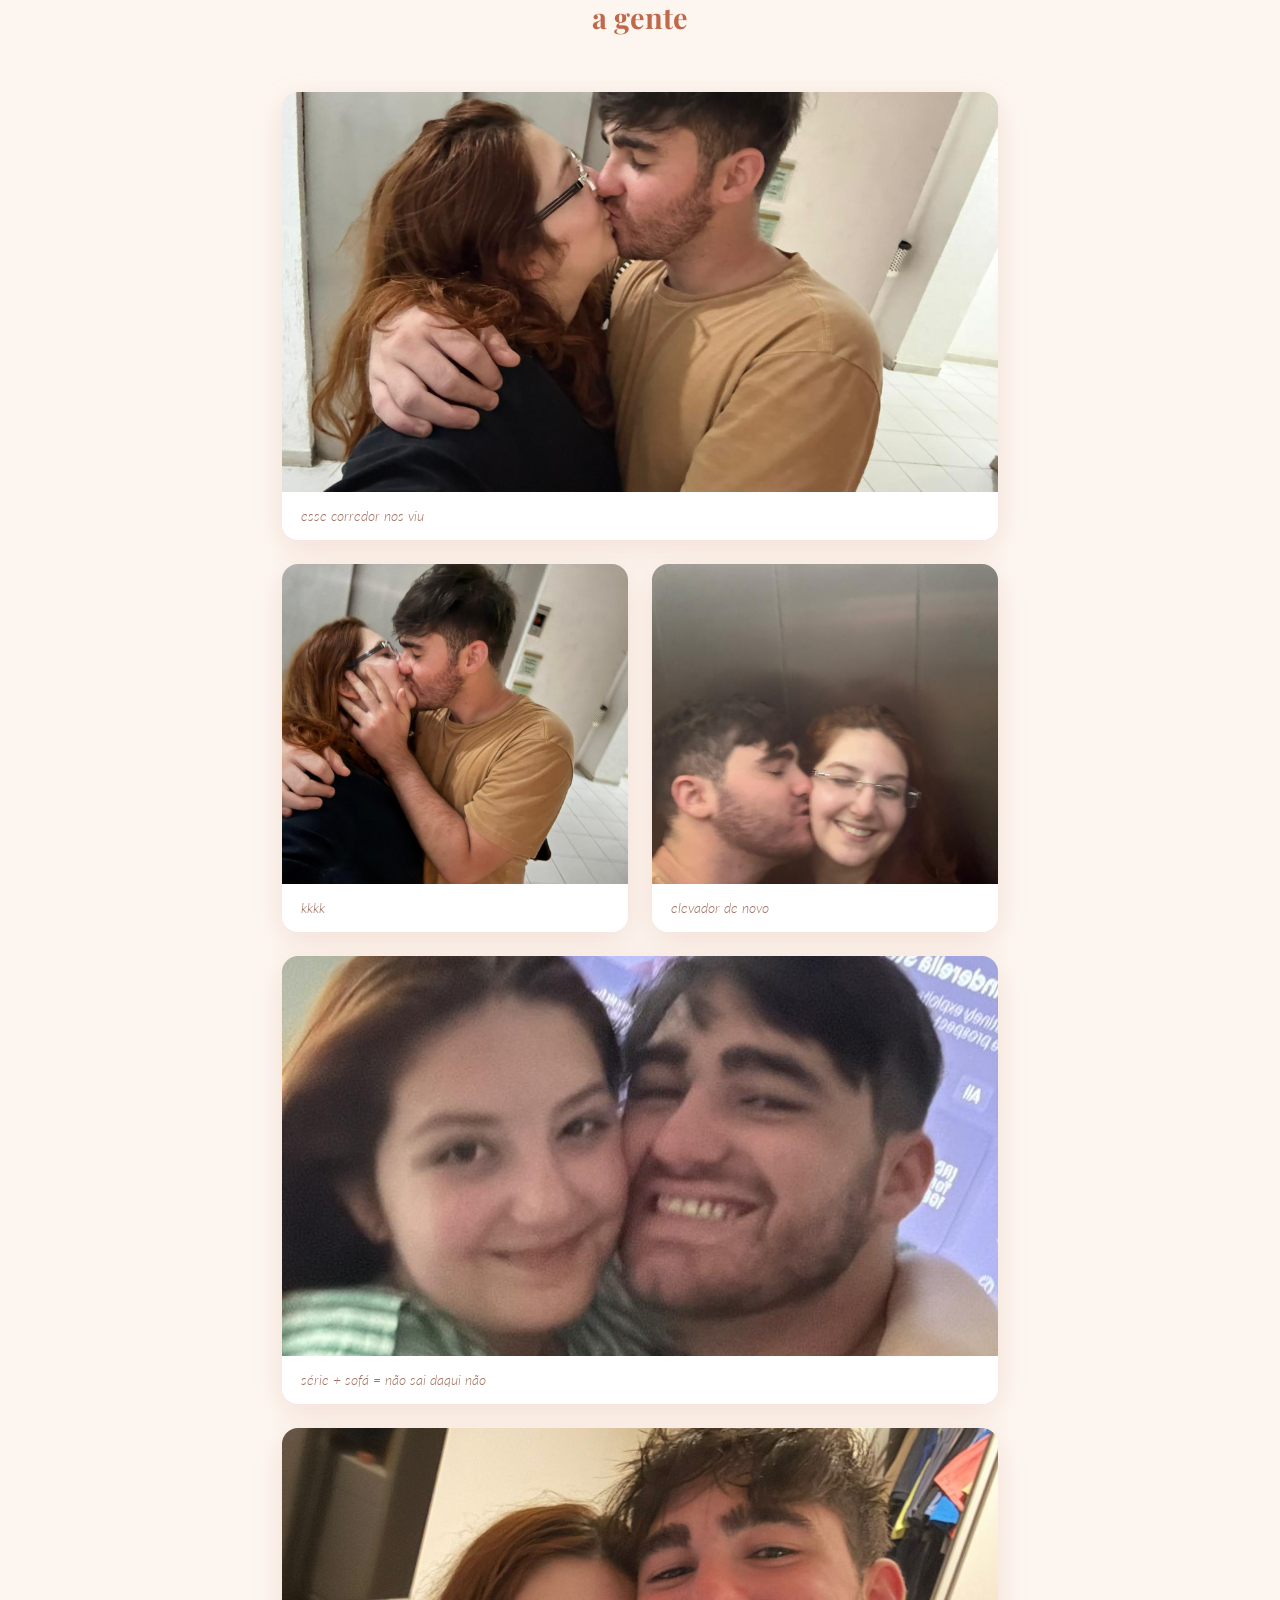
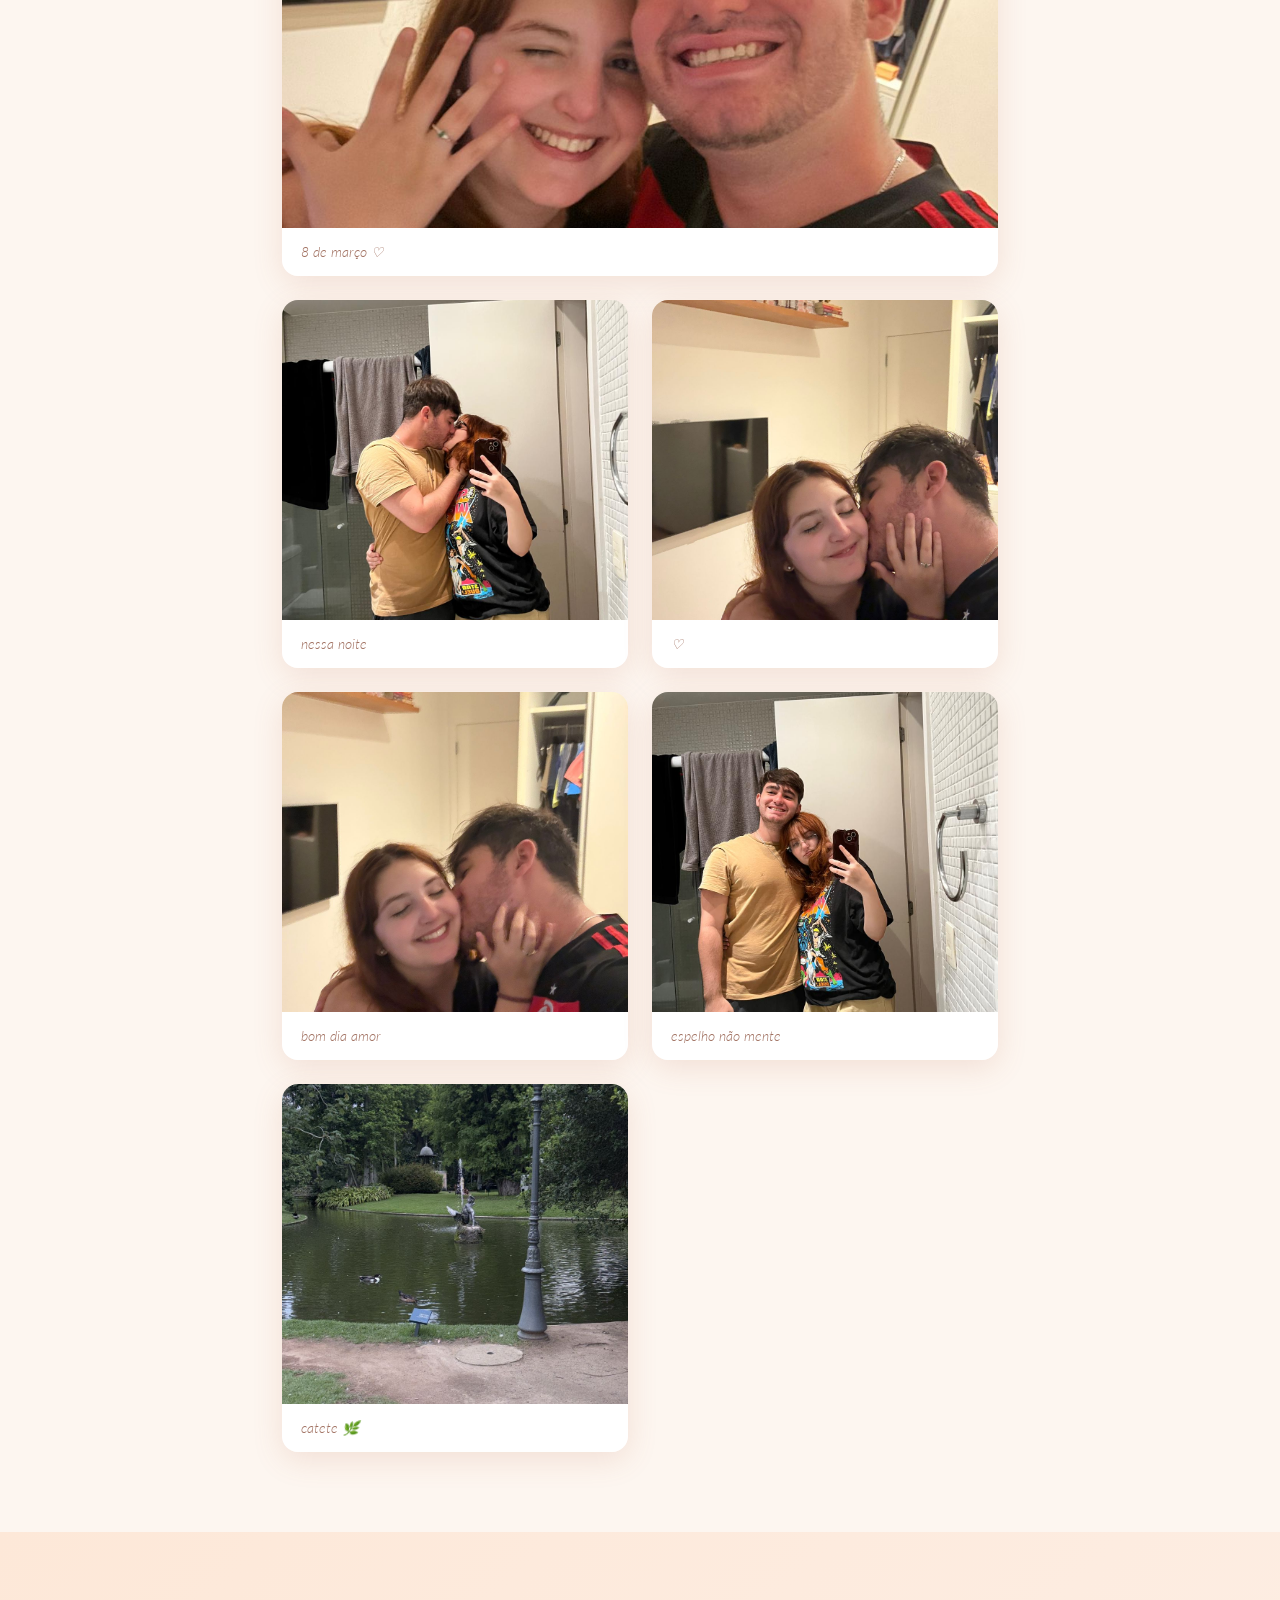
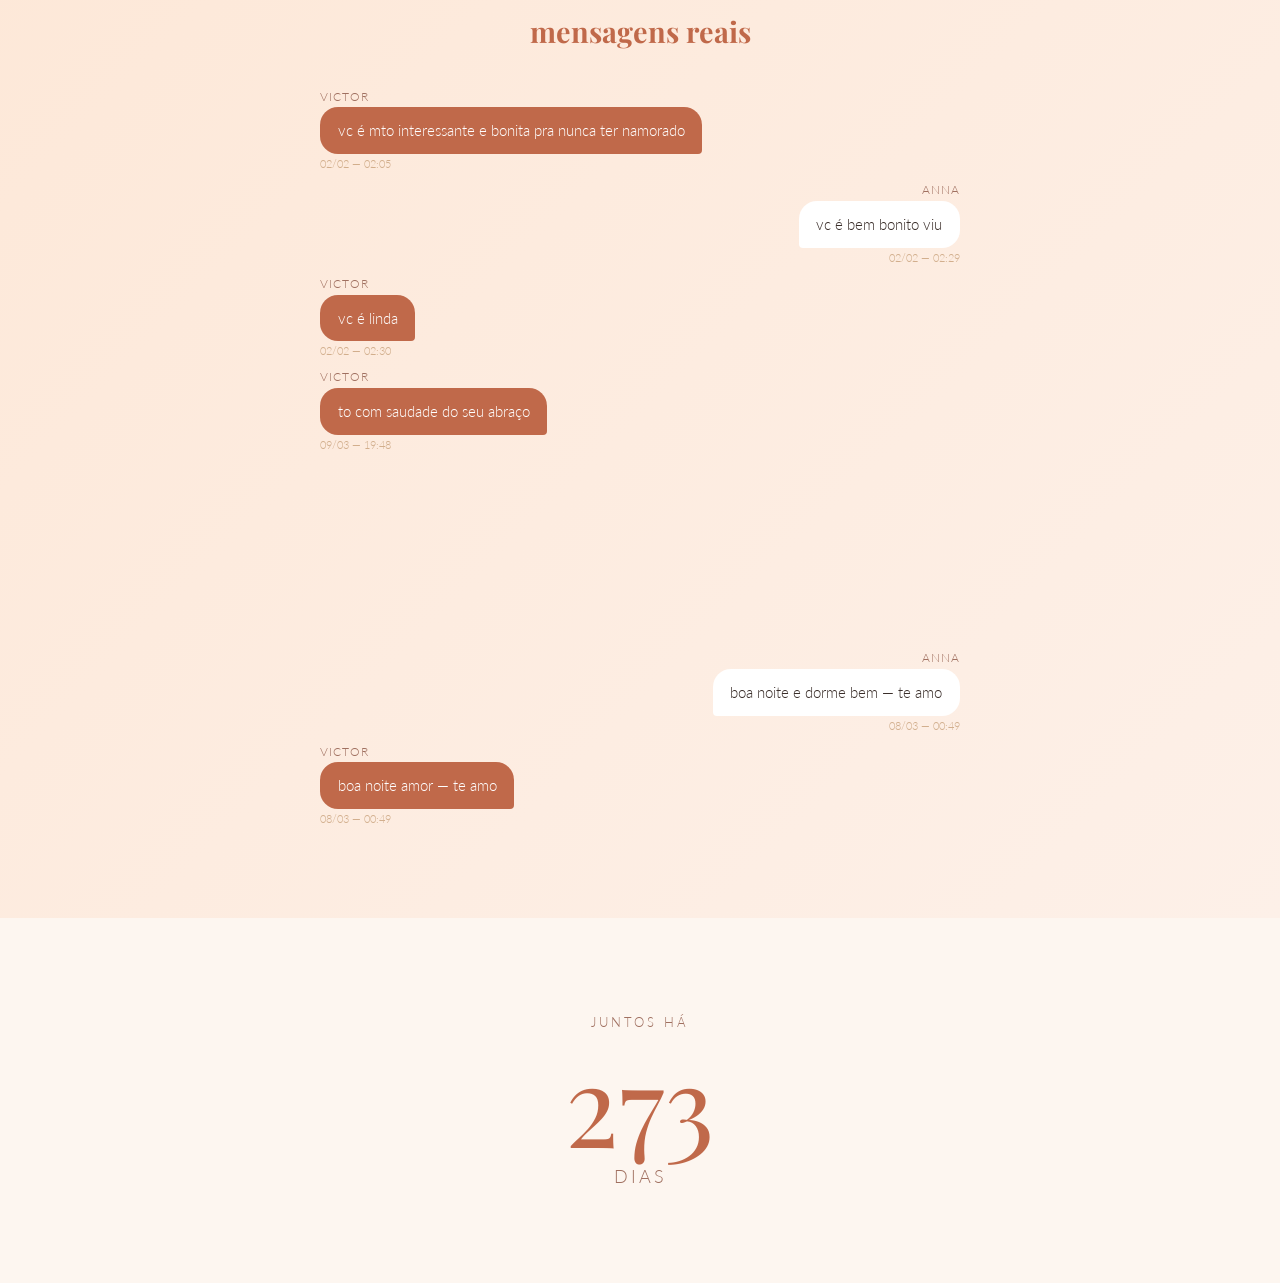
==== commit 0312b51b: "Anna site as main page, backup old business site" ====
--- a/anna/index.html
+++ b/anna/index.html
@@ -26,8 +26,8 @@
       justify-content: center;
       text-align: center;
       padding: 2rem;
+      background: linear-gradient(160deg, #fdf6f0 0%, #fde8d8 100%);
       position: relative;
-      background: linear-gradient(160deg, #fdf6f0 0%, #fde8d8 100%);
     }
 
     .hero-hearts {
@@ -52,7 +52,7 @@
     }
 
     .hero .subtitle {
-      font-size: 1rem;
+      font-size: 0.95rem;
       letter-spacing: 3px;
       text-transform: uppercase;
       color: #a07060;
@@ -73,7 +73,7 @@
       50% { transform: translateY(6px); opacity: 0.5; }
     }
 
-    /* ── TIMELINE ── */
+    /* ── SECTIONS ── */
     .section {
       max-width: 780px;
       margin: 0 auto;
@@ -88,6 +88,7 @@
       margin-bottom: 3.5rem;
     }
 
+    /* ── TIMELINE ── */
     .timeline {
       position: relative;
       padding-left: 2rem;
@@ -207,7 +208,7 @@
     }
 
     .message-bubble {
-      margin-bottom: 1.2rem;
+      margin-bottom: 0.8rem;
       opacity: 0;
       transform: translateY(15px);
       transition: opacity 0.5s ease, transform 0.5s ease;
@@ -220,7 +221,7 @@
 
     .bubble {
       display: inline-block;
-      padding: 0.8rem 1.2rem;
+      padding: 0.75rem 1.1rem;
       border-radius: 18px;
       max-width: 80%;
       font-size: 0.95rem;
@@ -249,6 +250,13 @@
       text-transform: uppercase;
       color: #a07060;
       margin-bottom: 0.3rem;
+    }
+
+    .msg-time {
+      font-size: 0.68rem;
+      color: #c0956a;
+      margin-top: 0.2rem;
+      opacity: 0.7;
     }
 
     /* ── COUNTER ── */
@@ -281,40 +289,6 @@
       margin-top: 0.5rem;
     }
 
-    /* ── FINAL ── */
-    .final {
-      text-align: center;
-      padding: 6rem 2rem 8rem;
-      background: linear-gradient(160deg, #fde8d8 0%, #fdf6f0 100%);
-    }
-
-    .final h2 {
-      font-family: 'Playfair Display', serif;
-      font-size: clamp(1.8rem, 6vw, 3rem);
-      color: #c0694a;
-      margin-bottom: 1.5rem;
-      line-height: 1.3;
-    }
-
-    .final p {
-      font-size: 1rem;
-      color: #6a5550;
-      max-width: 480px;
-      margin: 0 auto;
-      line-height: 1.8;
-    }
-
-    .heart-big {
-      font-size: 3rem;
-      margin-top: 2.5rem;
-      animation: pulse 1.5s ease-in-out infinite;
-    }
-
-    @keyframes pulse {
-      0%, 100% { transform: scale(1); }
-      50% { transform: scale(1.15); }
-    }
-
     @media (max-width: 480px) {
       .photos-grid { grid-template-columns: 1fr; }
       .photo-card.wide { grid-column: 1; }
@@ -327,44 +301,42 @@
   <section class="hero">
     <div class="hero-hearts">♡ ♡ ♡</div>
     <h1>Anna Clara<br>&amp; Victor</h1>
-    <p class="subtitle">A nossa história</p>
+    <p class="subtitle">a nossa história</p>
     <div class="scroll-hint">↓ rolar</div>
   </section>
 
   <!-- TIMELINE -->
   <section class="section">
-    <h2 class="section-title">Como começou tudo</h2>
+    <h2 class="section-title">como começou</h2>
     <div class="timeline">
 
       <div class="timeline-item">
         <div class="timeline-dot"></div>
         <div class="timeline-date">1 de fevereiro de 2026</div>
-        <div class="timeline-title">A primeira mensagem 💬</div>
+        <div class="timeline-title">a primeira mensagem 💬</div>
         <div class="timeline-desc">
-          "Heyy — é a Anna." Duas palavras que mudaram tudo. 
-          A conversa começou por Hatestown e foi até de madrugada — música, 
-          filosofia, true crime, planos. Nenhum dos dois dormiu cedo.
+          "Heyy — é a Anna." e aí foi. falamos de hatestown, mitologia, harry potter, 
+          true crime, distopia, tudo. nenhum dos dois foi dormir cedo.
         </div>
       </div>
 
       <div class="timeline-item">
         <div class="timeline-dot"></div>
-        <div class="timeline-date">Fevereiro de 2026</div>
-        <div class="timeline-title">Palácio do Catete 🌿</div>
+        <div class="timeline-date">fevereiro de 2026</div>
+        <div class="timeline-title">palácio do catete 🌿</div>
         <div class="timeline-desc">
-          O primeiro encontro foi no Palácio do Catete — o jardim, 
-          o piquenique, a tarde que parou. O começo de tudo presencialmente.
+          primeiro encontro. jardim, piquenique, a tarde que parou. 
+          e aí já era.
         </div>
       </div>
 
       <div class="timeline-item">
         <div class="timeline-dot"></div>
-        <div class="timeline-date">8 de março de 2026</div>
-        <div class="timeline-title">Ficamos juntos ❤️</div>
+        <div class="timeline-date">8 de março de 2026 — meia-noite</div>
+        <div class="timeline-title">ficamos juntos ❤️</div>
         <div class="timeline-desc">
-          Meia-noite em ponto. "pedido" — ela perdeu o game e ganhou o coração. 
-          Desde então: te amo antes de dormir, bom dia com saudade, 
-          e fotos sem parar.
+          era pedido de meia noite. eu fiz. ganhei. ela perdeu o game 
+          e ficou comigo. valeu a pena perder.
         </div>
       </div>
 
@@ -373,31 +345,31 @@
 
   <!-- PHOTOS -->
   <section class="section" style="padding-top: 0;">
-    <h2 class="section-title">Momentos nossos</h2>
+    <h2 class="section-title">a gente</h2>
     <div class="photos-grid">
       <div class="photo-card wide">
         <img src="foto6.jpg" alt="Anna e Victor">
-        <div class="photo-caption">alguns beijos valem uma eternidade ♡</div>
+        <div class="photo-caption">esse corredor nos viu</div>
       </div>
       <div class="photo-card">
         <img src="foto3.jpg" alt="Anna e Victor">
-        <div class="photo-caption">esse corredor nos viu</div>
+        <div class="photo-caption">kkkk</div>
       </div>
       <div class="photo-card">
         <img src="foto4.jpg" alt="Anna e Victor">
-        <div class="photo-caption">no elevador, de novo 🫶</div>
+        <div class="photo-caption">elevador de novo</div>
       </div>
       <div class="photo-card wide">
         <img src="foto5.jpg" alt="Anna e Victor">
-        <div class="photo-caption">série + sofá = perfeição</div>
+        <div class="photo-caption">série + sofá = não sai daqui não</div>
       </div>
       <div class="photo-card wide">
         <img src="pedido1.jpg" alt="Anna e Victor">
-        <div class="photo-caption">8 de março — ficamos juntos ♡</div>
+        <div class="photo-caption">8 de março ♡</div>
       </div>
       <div class="photo-card">
         <img src="pedido3.jpg" alt="Anna e Victor">
-        <div class="photo-caption">essa noite</div>
+        <div class="photo-caption">nessa noite</div>
       </div>
       <div class="photo-card">
         <img src="pedido2.jpg" alt="Anna e Victor">
@@ -405,7 +377,7 @@
       </div>
       <div class="photo-card">
         <img src="foto2.jpg" alt="Anna e Victor">
-        <div class="photo-caption">bom dia, amor</div>
+        <div class="photo-caption">bom dia amor</div>
       </div>
       <div class="photo-card">
         <img src="foto1.jpg" alt="Anna e Victor">
@@ -413,7 +385,7 @@
       </div>
       <div class="photo-card">
         <img src="lugar.jpg" alt="Catete">
-        <div class="photo-caption">Palácio do Catete — o começo de tudo 🌿</div>
+        <div class="photo-caption">catete 🌿</div>
       </div>
     </div>
   </section>
@@ -421,41 +393,54 @@
   <!-- MESSAGES -->
   <section class="messages-section">
     <div class="messages-inner">
-      <h2 class="section-title" style="margin-bottom: 2.5rem;">Palavras de verdade</h2>
+      <h2 class="section-title" style="margin-bottom: 2.5rem;">mensagens reais</h2>
 
       <div class="message-bubble">
         <div class="msg-name">victor</div>
         <div class="bubble bubble-victor">vc é mto interessante e bonita pra nunca ter namorado</div>
+        <div class="msg-time">02/02 — 02:05</div>
       </div>
 
       <div class="message-bubble right">
         <div class="msg-name">anna</div>
         <div class="bubble bubble-anna">vc é bem bonito viu</div>
+        <div class="msg-time">02/02 — 02:29</div>
       </div>
 
       <div class="message-bubble">
         <div class="msg-name">victor</div>
         <div class="bubble bubble-victor">vc é linda</div>
+        <div class="msg-time">02/02 — 02:30</div>
+      </div>
+
+      <div class="message-bubble">
+        <div class="msg-name">victor</div>
+        <div class="bubble bubble-victor">to com saudade do seu abraço</div>
+        <div class="msg-time">09/03 — 19:48</div>
+      </div>
+
+      <div class="message-bubble right">
+        <div class="msg-name">anna</div>
+        <div class="bubble bubble-anna">to com saudade tb</div>
+        <div class="msg-time">28/02 — 20:31</div>
+      </div>
+
+      <div class="message-bubble">
+        <div class="msg-name">victor</div>
+        <div class="bubble bubble-victor">linda demais</div>
+        <div class="msg-time">08/03 — 13:42</div>
       </div>
 
       <div class="message-bubble right">
         <div class="msg-name">anna</div>
         <div class="bubble bubble-anna">boa noite e dorme bem — te amo</div>
+        <div class="msg-time">08/03 — 00:49</div>
       </div>
 
       <div class="message-bubble">
         <div class="msg-name">victor</div>
         <div class="bubble bubble-victor">boa noite amor — te amo</div>
-      </div>
-
-      <div class="message-bubble right">
-        <div class="msg-name">anna</div>
-        <div class="bubble bubble-anna">tô fofa? 🫶</div>
-      </div>
-
-      <div class="message-bubble">
-        <div class="msg-name">victor</div>
-        <div class="bubble bubble-victor">demais</div>
+        <div class="msg-time">08/03 — 00:49</div>
       </div>
 
     </div>
@@ -468,40 +453,24 @@
     <div class="counter-unit">dias</div>
   </section>
 
-  <!-- FINAL -->
-  <section class="final">
-    <h2>Briga passa.<br>A gente fica.</h2>
-    <p>
-      Desde aquela primeira mensagem de madrugada, passando pelo Catete, 
-      até o pedido de meia-noite — cada momento contou. 
-      Cada "te amo" antes de dormir contou. 
-      Você conta.
-    </p>
-    <div class="heart-big">♥</div>
-  </section>
-
   <script>
     // Scroll animations
     const observer = new IntersectionObserver((entries) => {
       entries.forEach((entry, i) => {
         if (entry.isIntersecting) {
-          setTimeout(() => entry.target.classList.add('visible'), i * 100);
+          setTimeout(() => entry.target.classList.add('visible'), i * 80);
         }
       });
-    }, { threshold: 0.15 });
+    }, { threshold: 0.12 });
 
     document.querySelectorAll('.timeline-item, .photo-card, .message-bubble').forEach(el => {
       observer.observe(el);
     });
 
     // Days counter — since March 8, 2026
-    function updateDays() {
-      const start = new Date('2026-03-08T00:00:00-03:00');
-      const now = new Date();
-      const diff = Math.floor((now - start) / (1000 * 60 * 60 * 24));
-      document.getElementById('dias').textContent = diff;
-    }
-    updateDays();
+    const start = new Date('2026-03-08T00:00:00-03:00');
+    const diff = Math.floor((new Date() - start) / (1000 * 60 * 60 * 24));
+    document.getElementById('dias').textContent = diff;
   </script>
 
 </body>
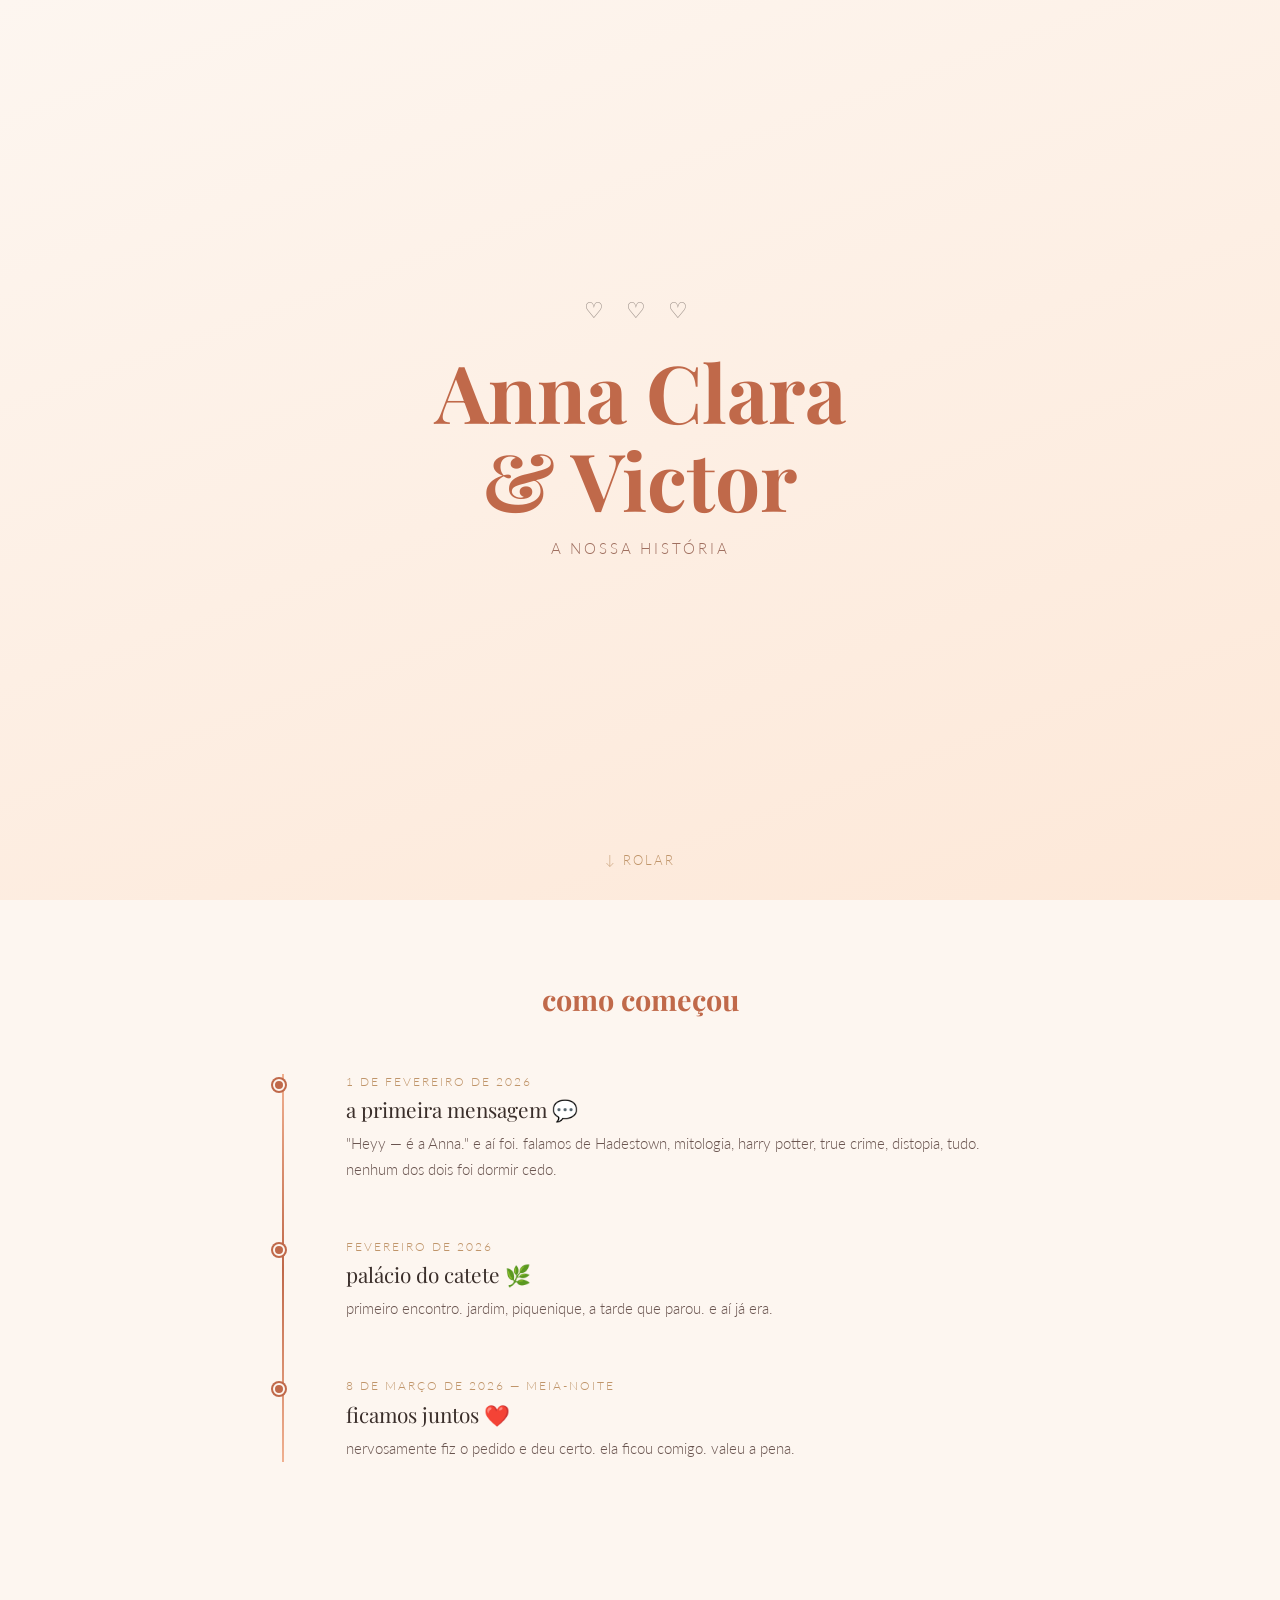
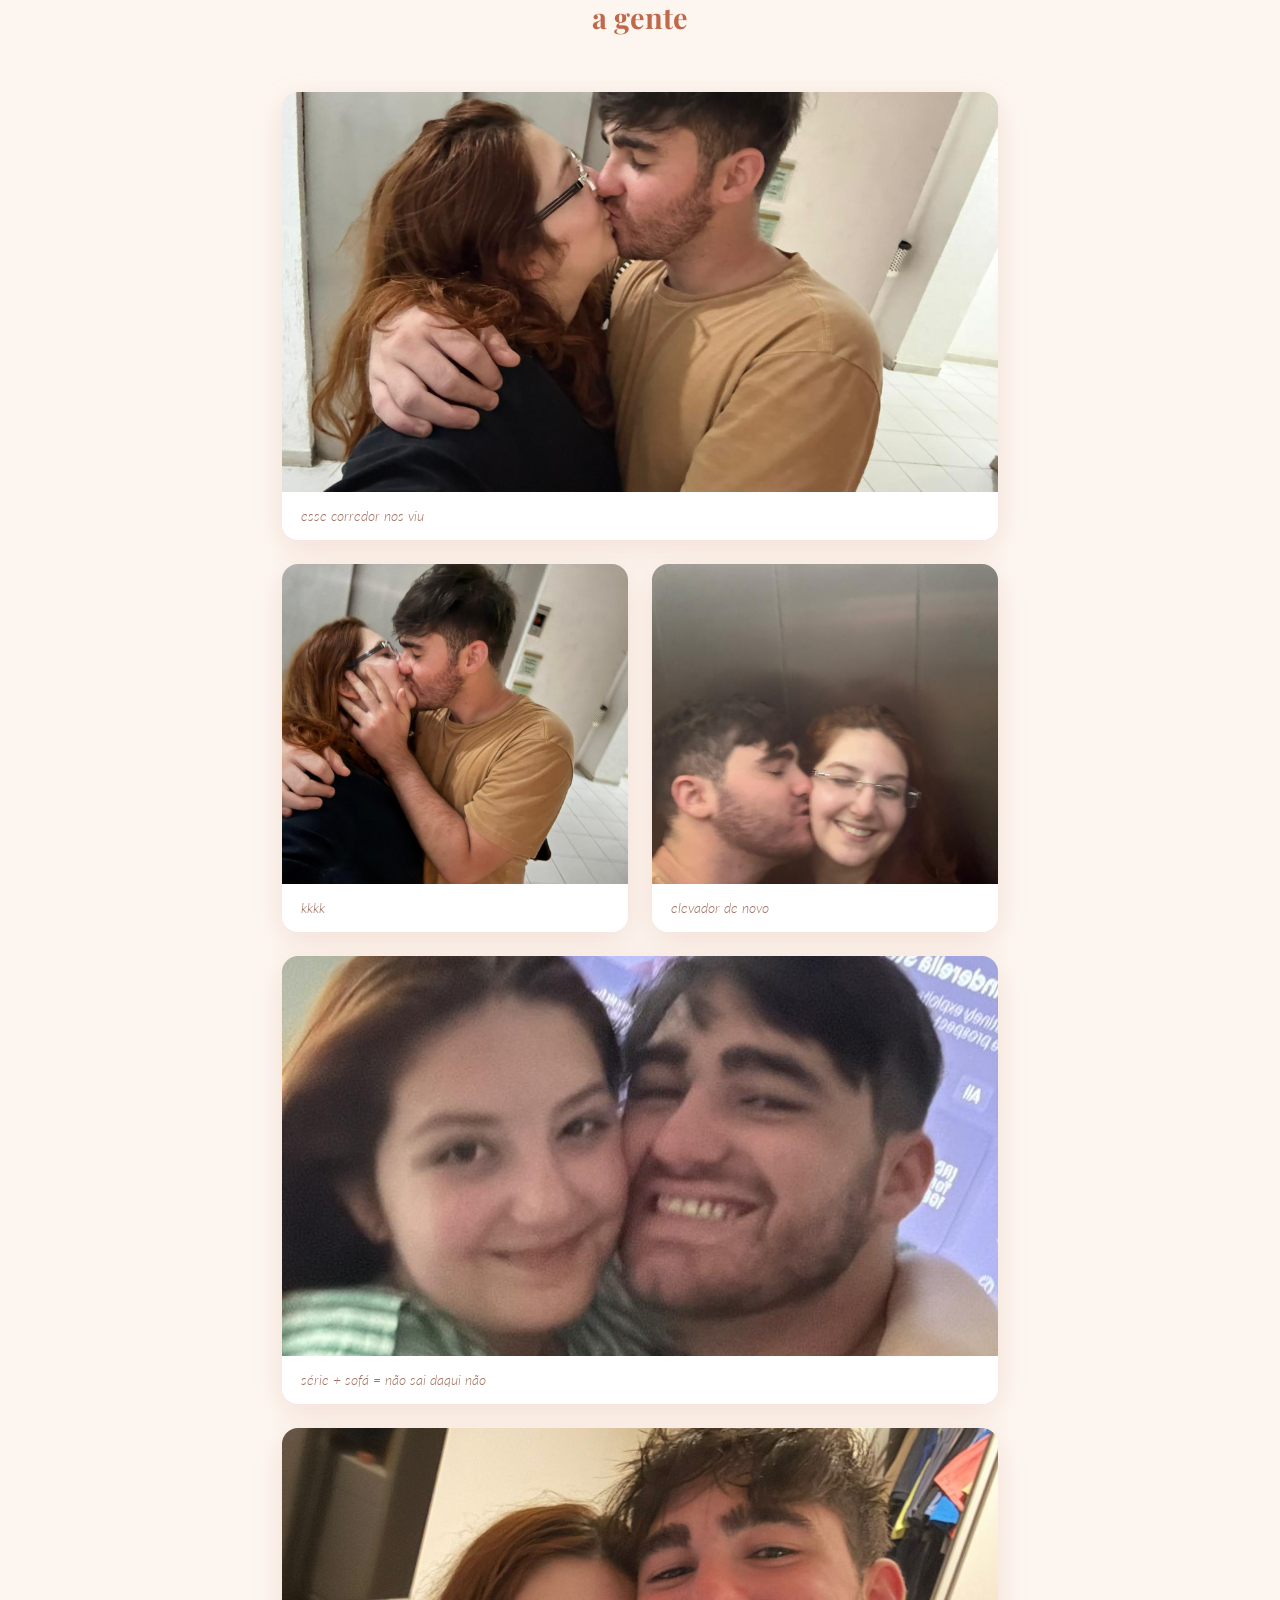
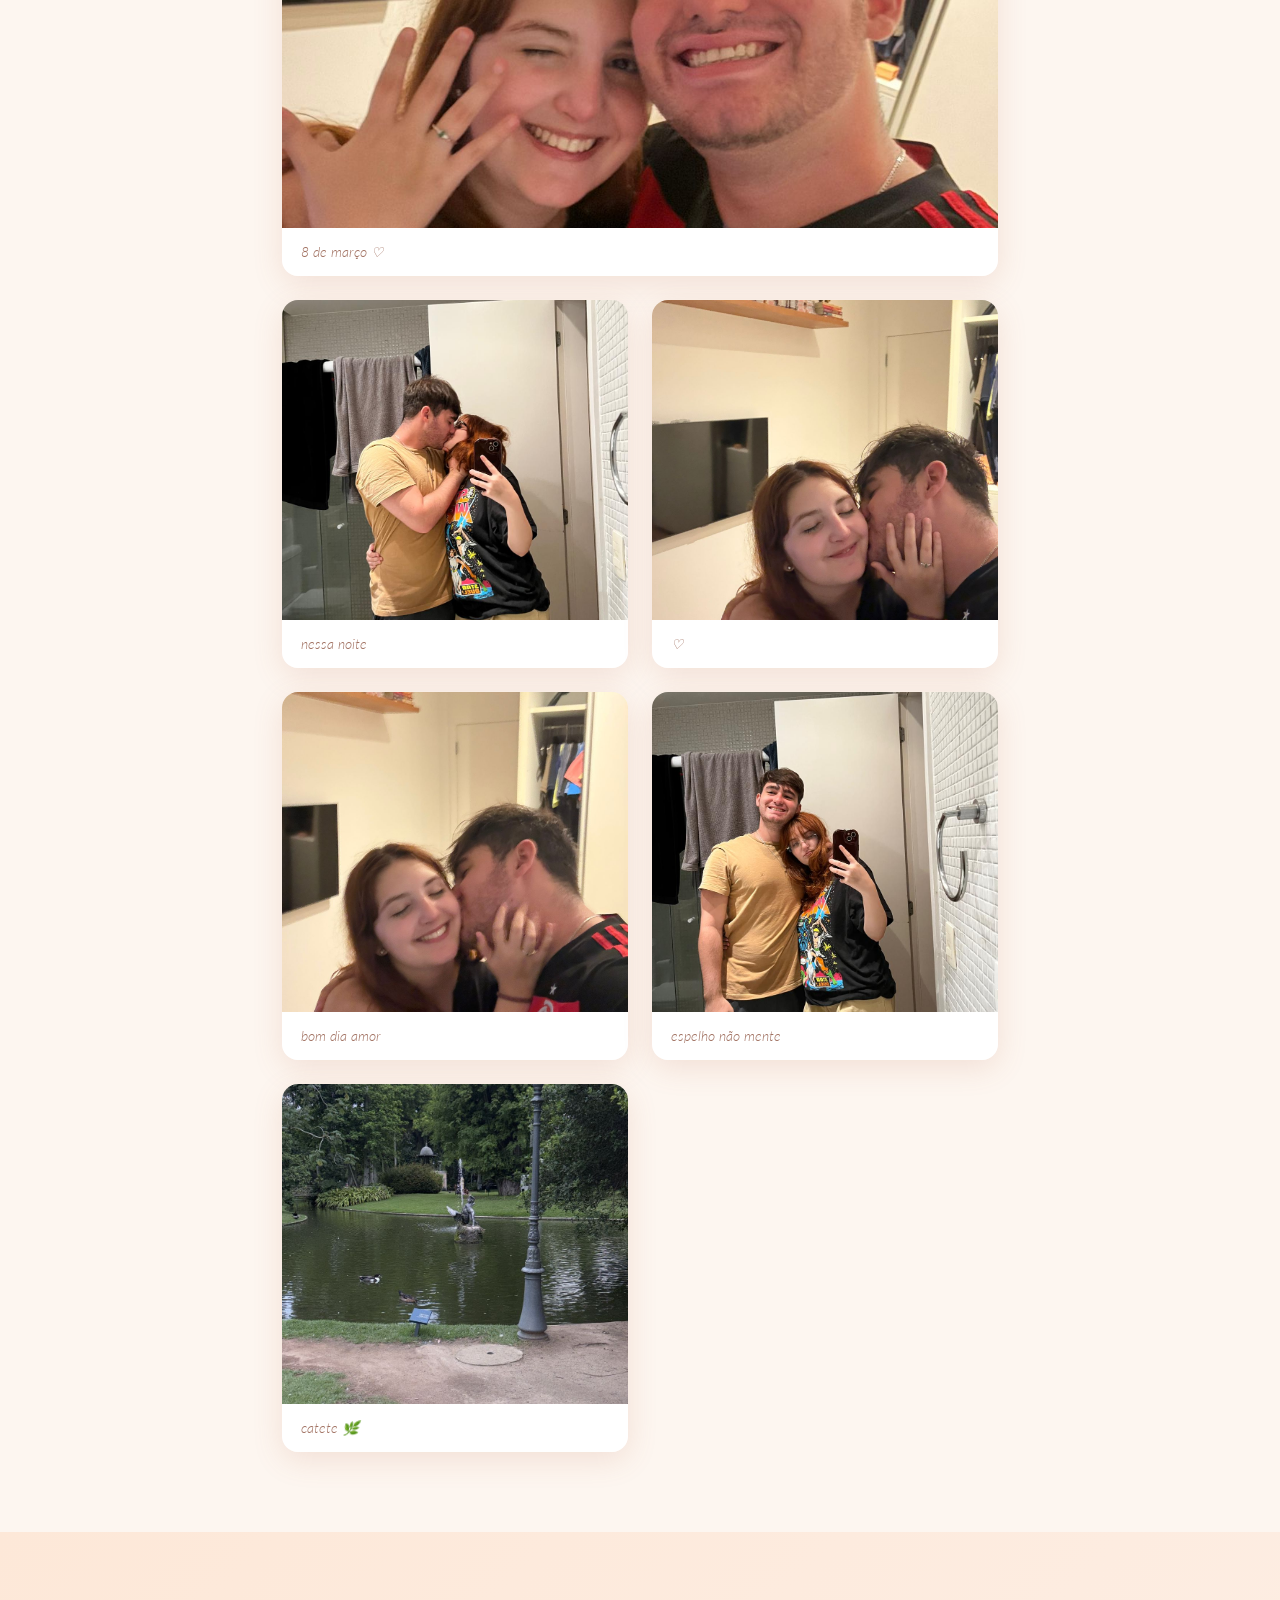
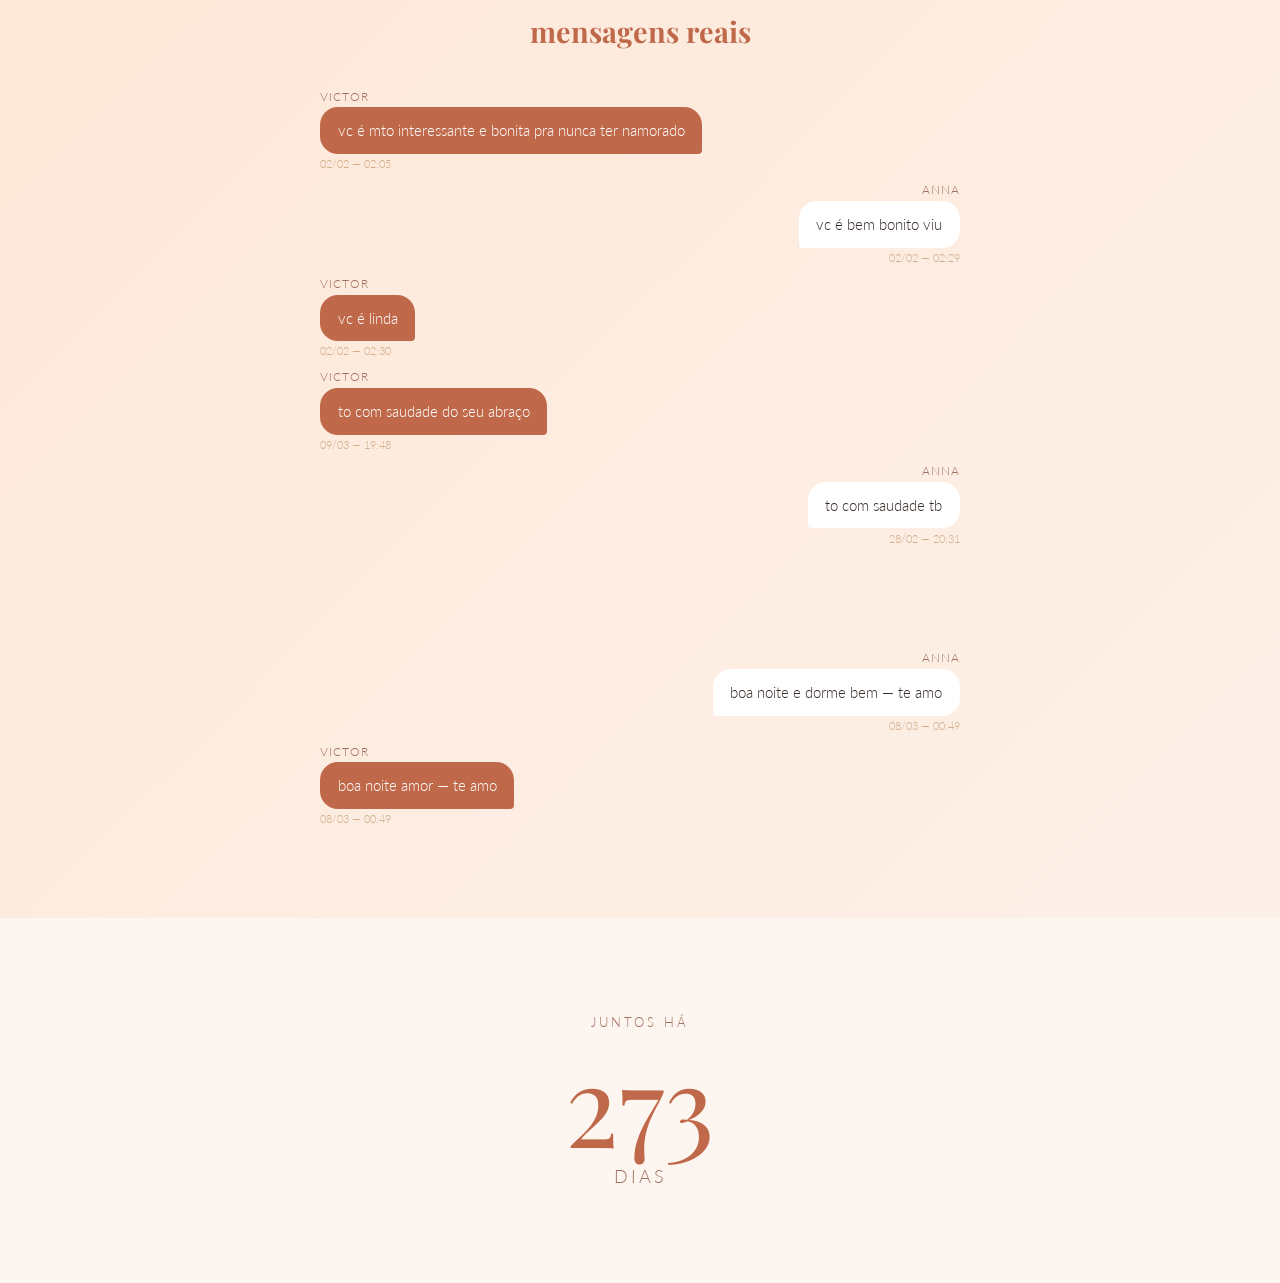
==== commit 1422c349: "Fix Hadestown typo and pedido text" ====
--- a/anna/index.html
+++ b/anna/index.html
@@ -315,7 +315,7 @@
         <div class="timeline-date">1 de fevereiro de 2026</div>
         <div class="timeline-title">a primeira mensagem 💬</div>
         <div class="timeline-desc">
-          "Heyy — é a Anna." e aí foi. falamos de hatestown, mitologia, harry potter, 
+          "Heyy — é a Anna." e aí foi. falamos de Hadestown, mitologia, harry potter, 
           true crime, distopia, tudo. nenhum dos dois foi dormir cedo.
         </div>
       </div>
@@ -335,8 +335,8 @@
         <div class="timeline-date">8 de março de 2026 — meia-noite</div>
         <div class="timeline-title">ficamos juntos ❤️</div>
         <div class="timeline-desc">
-          era pedido de meia noite. eu fiz. ganhei. ela perdeu o game 
-          e ficou comigo. valeu a pena perder.
+          nervosamente fiz o pedido e deu certo. ela ficou comigo. 
+          valeu a pena.
         </div>
       </div>
 
